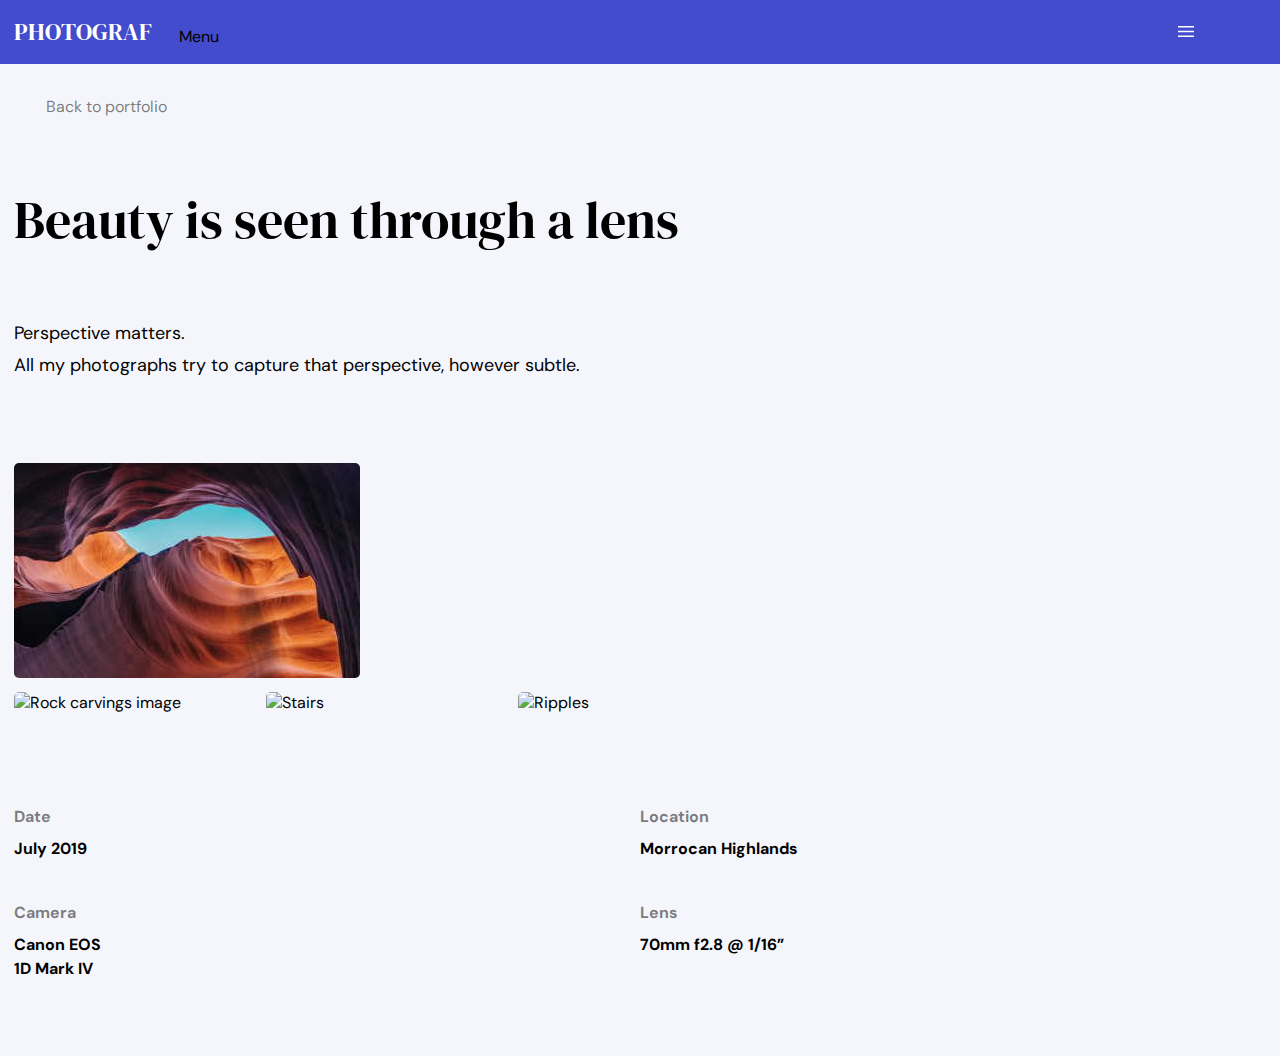
==== webroot/index.html @ 0da27063 "Trying to do the elingement of the images in the masthead" ====
<!DOCTYPE html>
<html lang="en">

<head>
  <meta charset="UTF-8">
  <meta name="viewport" content="width=device-width, initial-scale=1.0">
  <link rel="stylesheet" href="css/index.css">
  <link href="https://fonts.googleapis.com/css2?family=DM+Sans:wght@400;700&display=swap" rel="stylesheet">
  <link href="https://fonts.googleapis.com/css2?family=DM+Sans:wght@400;700&family=DM+Serif+Display&display=swap"
    rel="stylesheet">
  <title>Portfolio detail</title>
</head>

<body>
  <input type="checkbox" name="menu" id="menu">
  <header class="site_header">
    <label class="label_menu" for="menu">
      <span class="site_header--span">Menu</span>
    </label>
    <div class="container">
      <h1 class="site_header__heading">
        Photograf
      </h1>
      <nav class="site_header__navigation">
        <ul class="site_header__lists">
          <li class="site_header__list--items"> <a class="site_header__list--link" href="/about">About</a></li>
          <li class="site_header__list--items"> <a class="site_header__list--link" href="/portfolio">Portfolio</a></li>
          <li class="site_header__list--items"> <a class="site_header__list--link active" href="/blog">Blog</a></li>
          <li class="site_header__list--items"> <a class="site_header__list--link" href="/contact">Contact</a></li>
        </ul>
      </nav>
    </div>
  </header>
  <main>
    <header class="masthead">
      <div class="container">
        <p class="previous"><a href="/portfolio">Back to portfolio</a></p>
        <h2 class="masthead_heading">
          Beauty is seen through a lens
        </h2>
        <p class="masthead-description">
          Perspective matters.<br>
          All my photographs try to capture that perspective, however subtle.
        </p>
        <figure class="images_sample">
          <picture class="image_1">
            <!-- <source media="(min-width: 1170px)" srcset="./images/rock_carvings_lg.jpg">
            <source media="(min-width: 768px)" srcset="./images/rock_carvings_sm.jpg"> -->
            <img src="./images/rock_sm.jpg" alt="Rock carvings image">
          </picture>
          <picture class="image_2">
            <source media="(min-width: 1170px)" srcset="./images/rock_carvings_lg.jpg">
            <source media="(min-width: 768px)" srcset="./images/rock_carvings_md.jpg">
            <img src="./images/rock_carvings_sm.jpg" alt="Rock carvings image">
          </picture>
          <picture class="image_3">
            <source media="(min-width: 1170px)" srcset="./images/stairs_lg.jpg">
            <source media="(min-width: 768px)" srcset="./images/stairs_md.jpg">
            <img src="./images/stairs_sm.jpg" alt="Stairs">
          </picture>
          <picture class="image_4">
            <source media="(min-width: 1170px)" srcset="./images/ripples_lg.jpg">
            <source media="(min-width: 768px)" srcset="./images/ripples_md.jpg">
            <img src="./images/ripples_sm.jpg" alt="Ripples">
          </picture>
        </figure>
        <ul class="masthead_list">
          <li class="masthead_list__items">
            <h3 class="masthead_list__items--categorie">Date</h3>
            <p class="masthead_list__items--result">July 2019</p>
          </li>
          <li class="masthead_list__items">
            <h3 class="masthead_list__items--categorie">Location</h3>
            <p class="masthead_list__items--result">Morrocan Highlands</p>
          </li>
          <li class="masthead_list__items">
            <h3 class="masthead_list__items--categorie">Camera</h3>
            <p class="masthead_list__items--result">Canon EOS <br> 1D Mark IV</p>
          </li>
          <li class="masthead_list__items">
            <h3 class="masthead_list__items--categorie">Lens</h3>
            <p class="masthead_list__items--result">70mm f2.8 @ 1/16”</p>
          </li>
        </ul>
      </div>
    </header>
  </main>
</body>

</html>
---- webroot/css/index.css ----
.site_header__lists .site_header__list--items .site_header__list--link, .previous a, .masthead_list__items--result,
.masthead_list__items--categorie {
  font-family: 'DM Sans';
  font-style: normal;
  font-size: 1rem;
  line-height: 24px; }

html {
  font-family: "DM Sans", Arial, Helvetica, sans-serif; }

body {
  background-color: rgba(67, 76, 204, 0.05);
  margin: 0;
  padding: 0; }

.container {
  margin-inline-start: 14px;
  margin-inline-end: 15px; }

figure,
p {
  margin: 0;
  padding: 0; }

ul {
  list-style: none;
  margin: 0;
  padding: 0; }

body * a {
  text-decoration: none; }

.site_header__lists .site_header__list--items .site_header__list--link, .previous a, .masthead_list__items--result,
.masthead_list__items--categorie {
  font-family: 'DM Sans';
  font-style: normal;
  font-size: 1rem;
  line-height: 24px; }

.site_header {
  background-color: #434CCC;
  position: relative;
  width: 100%;
  top: 0;
  left: 0;
  right: 0;
  padding-block-start: 16px;
  padding-block-end: 16px; }

.site_header__heading {
  font-family: 'DM Serif Display';
  font-style: normal;
  font-weight: normal;
  font-size: calc(1rem + 0.5rem);
  line-height: calc(24px + 8px);
  color: #FFFFFF;
  text-transform: uppercase;
  margin: 0;
  padding: 0; }

input[type="checkbox"] {
  position: absolute;
  z-index: -1;
  top: 4%;
  left: 90%; }

.site_header--span {
  display: block;
  text-indent: -999px; }

.label_menu {
  position: absolute;
  width: 20px;
  height: 14px;
  background-image: url("../images/icon_menu.svg");
  background-repeat: no-repeat;
  background-size: 1rem;
  top: 40%;
  left: 92%; }

.site_header__navigation {
  padding: 2rem;
  background-color: lightslategray;
  position: absolute;
  z-index: 2;
  top: 0;
  left: 0;
  bottom: 100%;
  width: 200px;
  height: 100vh;
  transform: translateX(-100%);
  transition: transform 0.3s; }

body > input[type="checkbox"]:checked ~ .site_header .site_header__navigation {
  transform: translateX(0%); }

body > input[type="checkbox"]:checked ~ .site_header .label_menu {
  position: absolute;
  z-index: 2;
  top: 0;
  right: 0;
  bottom: 0;
  left: 0;
  height: 100%;
  width: 100%; }

.site_header__lists {
  display: flex;
  flex-direction: column;
  justify-content: space-between; }
  .site_header__lists .site_header__list--items + .site_header__list--items {
    padding-block-start: 1rem; }

.site_header__lists .site_header__list--items .site_header__list--link {
  font-weight: bold;
  color: #FFFFFF; }

.site_header__lists .site_header__list--items .active,
.site_header__lists .site_header__list--link:hover {
  color: black;
  opacity: 0.5; }

.site_header__lists .site_header__list--items .site_header__list--link, .previous a, .masthead_list__items--result,
.masthead_list__items--categorie {
  font-family: 'DM Sans';
  font-style: normal;
  font-size: 1rem;
  line-height: 24px; }

.masthead {
  padding-block-start: 31px;
  padding-block-end: 75px; }

.previous a {
  font-weight: normal;
  color: rgba(0, 0, 0, 0.5); }

.previous a::before {
  content: '';
  background-image: url("../images/icon_arrow_left.svg");
  background-repeat: no-repeat;
  background-position: left center;
  background-size: 1rem;
  padding-inline-start: 1rem;
  padding-inline-end: 1rem; }

.masthead_heading {
  font-family: 'DM Serif Display';
  font-style: normal;
  font-weight: normal;
  font-size: 52px;
  line-height: 64px;
  color: #000000;
  margin: 0;
  padding-block-start: 69px;
  padding-block-end: 65px; }

.masthead-description {
  font-family: 'DM Sans';
  font-style: normal;
  font-weight: normal;
  font-size: calc(1rem + 2px);
  line-height: 32px;
  color: #000000; }

.images_sample {
  padding-block-start: 82px;
  padding-block-end: 92px;
  display: grid;
  grid-template-columns: repeat(5, 1fr);
  column-gap: 9px;
  row-gap: 9px; }

picture {
  position: relative;
  display: block; }

.images_sample picture img {
  border-radius: 5px; }

.images_sample .image_1 {
  grid-column: 1 / 6; }

.masthead_list {
  display: grid;
  grid-template-columns: repeat(2, 1fr);
  row-gap: 40px; }

.masthead_list__items--result,
.masthead_list__items--categorie {
  font-weight: bold; }

.masthead_list__items--categorie {
  color: rgba(0, 0, 0, 0.5);
  margin: 0;
  padding-block-end: 8px; }

.masthead_list__items--result {
  color: #000000; }
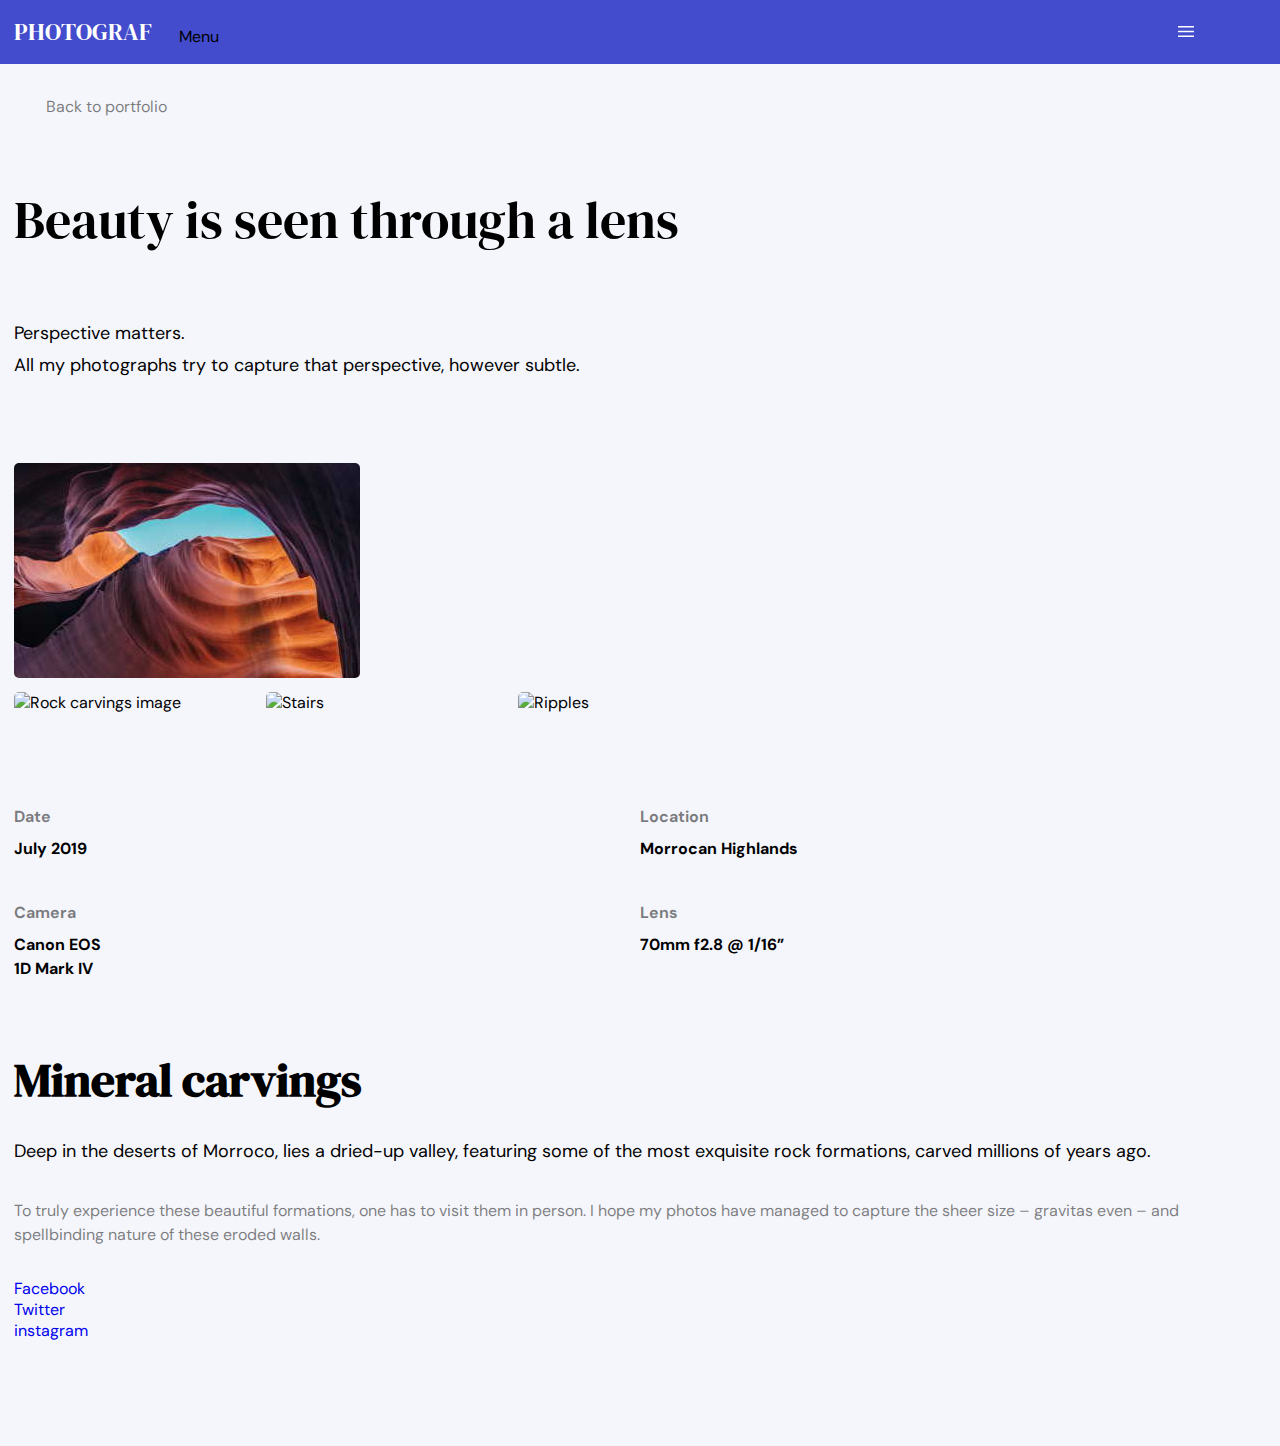
==== commit 78e457c4: "Starting the more information section by putting some paddings around the texts and giving the texts" ====
--- a/webroot/index.html
+++ b/webroot/index.html
@@ -38,7 +38,7 @@
         <h2 class="masthead_heading">
           Beauty is seen through a lens
         </h2>
-        <p class="masthead-description">
+        <p class="masthead-description description">
           Perspective matters.<br>
           All my photographs try to capture that perspective, however subtle.
         </p>
@@ -84,6 +84,20 @@
         </ul>
       </div>
     </header>
+    <article class="information">
+      <div class="container">
+        <header class="information_header">
+          <h3 class="information_heading">Mineral carvings</h3>
+        </header>
+        <p class="information_description description">Deep in the deserts of Morroco, lies a dried-up valley, featuring some of the most exquisite rock formations, carved millions of years ago.</p>
+        <p class="information_recommendation">To truly experience these beautiful formations, one has to visit them in person. I hope my photos have managed to capture the sheer size – gravitas even – and spellbinding nature of these eroded walls.</p>
+        <ul>
+          <li><a href="/facebook">Facebook</a></li>
+          <li><a href="/twitter">Twitter</a></li>
+          <li><a href="/instagram">instagram</a></li>
+        </ul>
+      </div>
+    </article>
   </main>
 </body>
 
--- a/webroot/css/index.css
+++ b/webroot/css/index.css
@@ -1,9 +1,17 @@
 .site_header__lists .site_header__list--items .site_header__list--link, .previous a, .masthead_list__items--result,
-.masthead_list__items--categorie {
-  font-family: 'DM Sans';
-  font-style: normal;
-  font-size: 1rem;
-  line-height: 24px; }
+.masthead_list__items--categorie, .information_recommendation {
+  font-family: 'DM Sans';
+  font-style: normal;
+  font-size: 1rem;
+  line-height: 24px; }
+
+.masthead-description, .information_description {
+  font-family: 'DM Sans';
+  font-style: normal;
+  font-weight: normal;
+  font-size: calc(1rem + 2px);
+  line-height: 32px;
+  color: #000000; }
 
 html {
   font-family: "DM Sans", Arial, Helvetica, sans-serif; }
@@ -31,11 +39,19 @@
   text-decoration: none; }
 
 .site_header__lists .site_header__list--items .site_header__list--link, .previous a, .masthead_list__items--result,
-.masthead_list__items--categorie {
-  font-family: 'DM Sans';
-  font-style: normal;
-  font-size: 1rem;
-  line-height: 24px; }
+.masthead_list__items--categorie, .information_recommendation {
+  font-family: 'DM Sans';
+  font-style: normal;
+  font-size: 1rem;
+  line-height: 24px; }
+
+.masthead-description, .information_description {
+  font-family: 'DM Sans';
+  font-style: normal;
+  font-weight: normal;
+  font-size: calc(1rem + 2px);
+  line-height: 32px;
+  color: #000000; }
 
 .site_header {
   background-color: #434CCC;
@@ -121,11 +137,19 @@
   opacity: 0.5; }
 
 .site_header__lists .site_header__list--items .site_header__list--link, .previous a, .masthead_list__items--result,
-.masthead_list__items--categorie {
-  font-family: 'DM Sans';
-  font-style: normal;
-  font-size: 1rem;
-  line-height: 24px; }
+.masthead_list__items--categorie, .information_recommendation {
+  font-family: 'DM Sans';
+  font-style: normal;
+  font-size: 1rem;
+  line-height: 24px; }
+
+.masthead-description, .information_description {
+  font-family: 'DM Sans';
+  font-style: normal;
+  font-weight: normal;
+  font-size: calc(1rem + 2px);
+  line-height: 32px;
+  color: #000000; }
 
 .masthead {
   padding-block-start: 31px;
@@ -155,14 +179,6 @@
   padding-block-start: 69px;
   padding-block-end: 65px; }
 
-.masthead-description {
-  font-family: 'DM Sans';
-  font-style: normal;
-  font-weight: normal;
-  font-size: calc(1rem + 2px);
-  line-height: 32px;
-  color: #000000; }
-
 .images_sample {
   padding-block-start: 82px;
   padding-block-end: 92px;
@@ -197,3 +213,39 @@
 
 .masthead_list__items--result {
   color: #000000; }
+
+.site_header__lists .site_header__list--items .site_header__list--link, .previous a, .masthead_list__items--result,
+.masthead_list__items--categorie, .information_recommendation {
+  font-family: 'DM Sans';
+  font-style: normal;
+  font-size: 1rem;
+  line-height: 24px; }
+
+.masthead-description, .information_description {
+  font-family: 'DM Sans';
+  font-style: normal;
+  font-weight: normal;
+  font-size: calc(1rem + 2px);
+  line-height: 32px;
+  color: #000000; }
+
+.information {
+  padding-block-end: 105px; }
+
+.information_header {
+  font-family: 'DM Serif Display';
+  font-style: normal;
+  font-weight: normal;
+  font-size: 40px;
+  line-height: 48px;
+  color: #000000; }
+
+.information_heading {
+  margin: 0;
+  padding-block-end: 31px; }
+
+.information_recommendation {
+  font-weight: normal;
+  color: rgba(0, 0, 0, 0.5);
+  padding-block-start: 32px;
+  padding-block-end: 31px; }
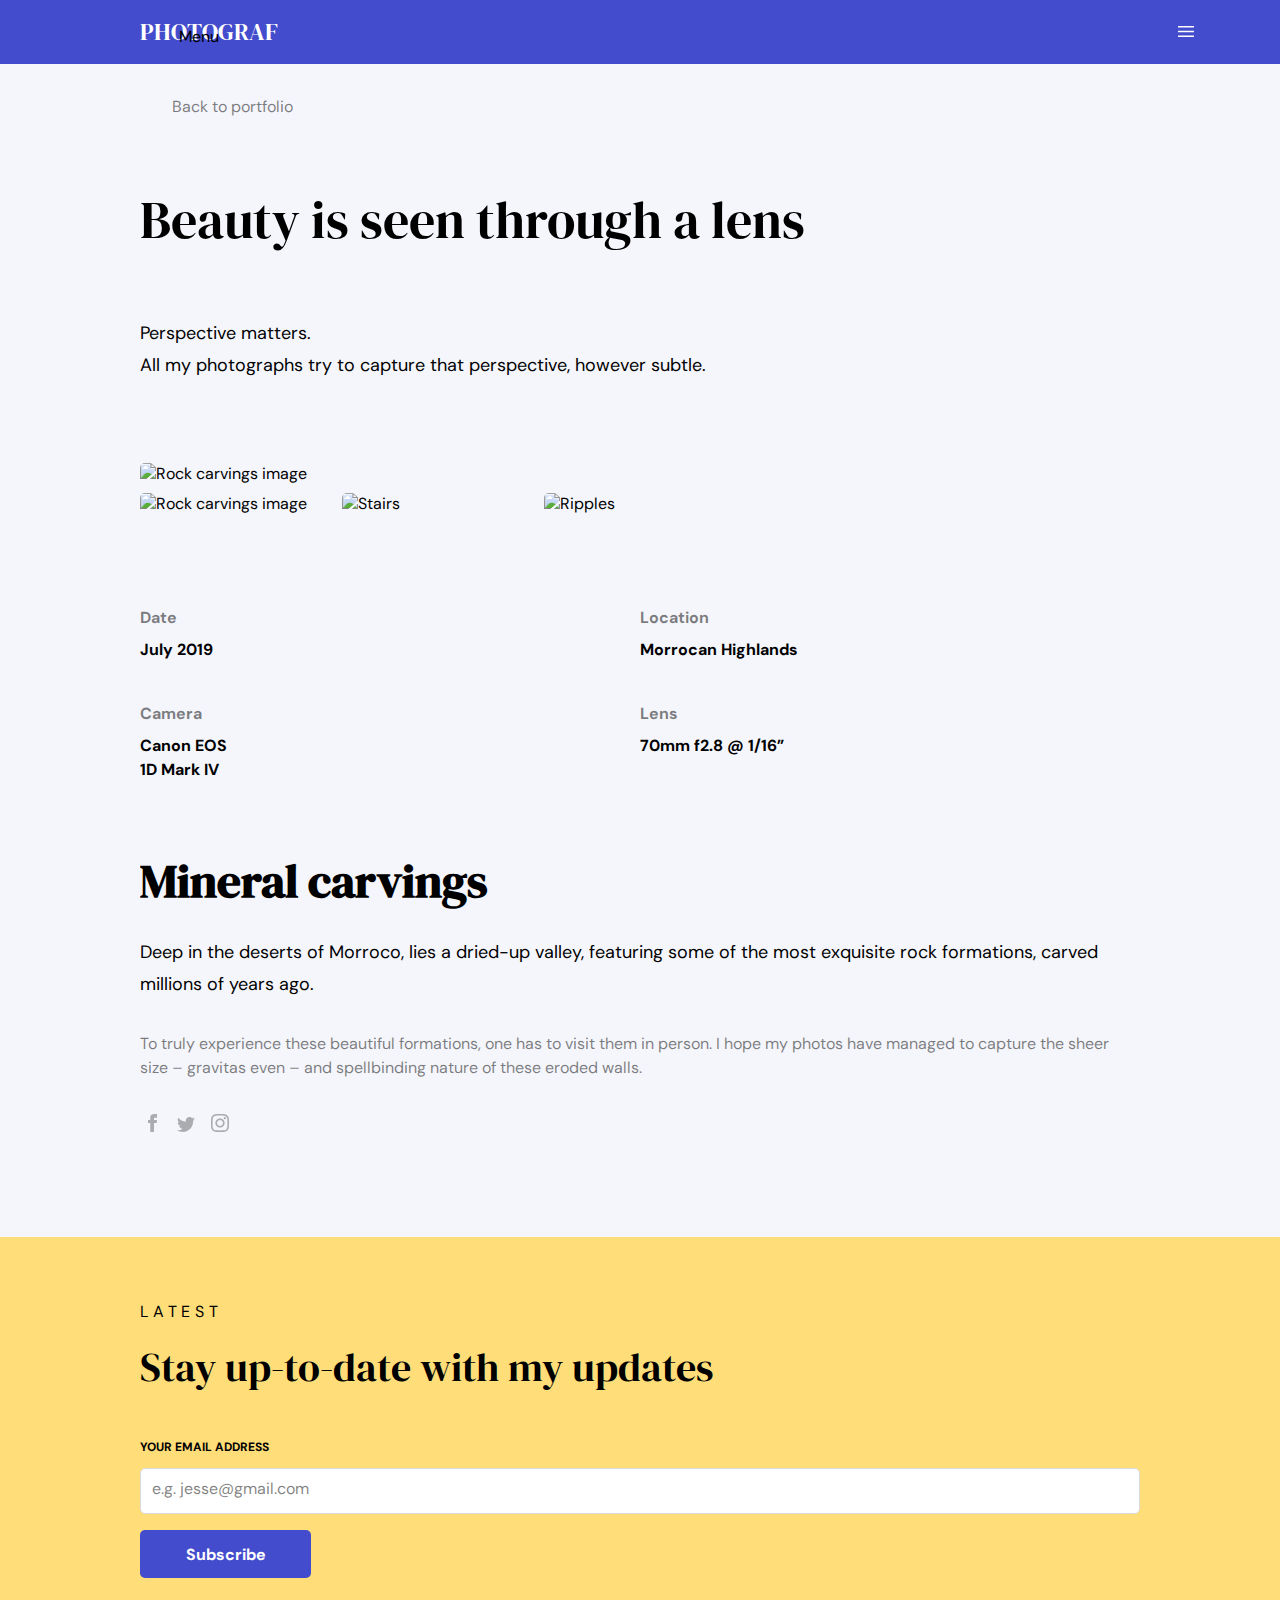
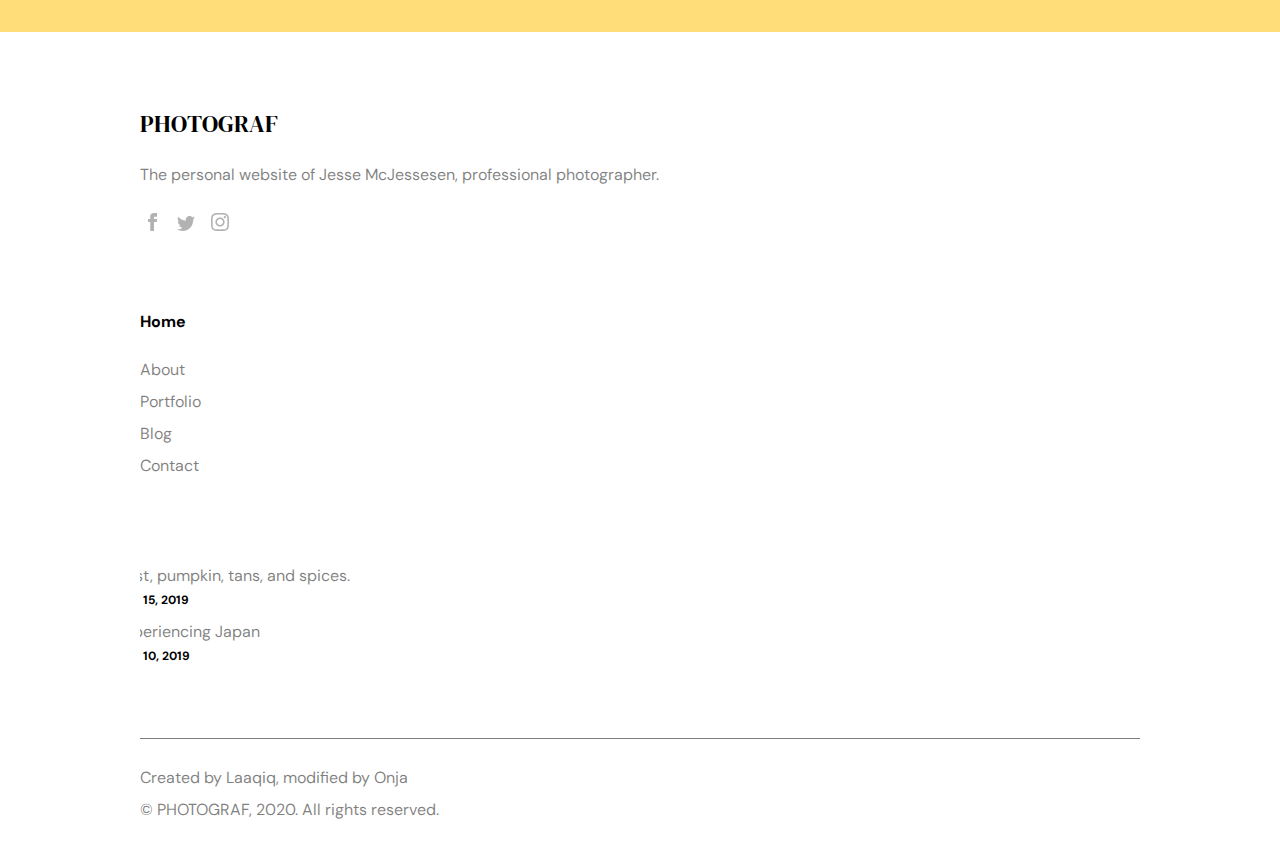
==== commit e0dfccda: "Fixing the alignment and padding of the footer" ====
--- a/webroot/index.html
+++ b/webroot/index.html
@@ -44,8 +44,8 @@
         </p>
         <figure class="images_sample">
           <picture class="image_1">
-            <!-- <source media="(min-width: 1170px)" srcset="./images/rock_carvings_lg.jpg">
-            <source media="(min-width: 768px)" srcset="./images/rock_carvings_sm.jpg"> -->
+            <source media="(min-width: 1170px)" srcset="./images/rock_carvings_lg.jpg">
+            <source media="(min-width: 768px)" srcset="./images/rock_carvings_sm.jpg">
             <img src="./images/rock_sm.jpg" alt="Rock carvings image">
           </picture>
           <picture class="image_2">
@@ -89,16 +89,88 @@
         <header class="information_header">
           <h3 class="information_heading">Mineral carvings</h3>
         </header>
-        <p class="information_description description">Deep in the deserts of Morroco, lies a dried-up valley, featuring some of the most exquisite rock formations, carved millions of years ago.</p>
-        <p class="information_recommendation">To truly experience these beautiful formations, one has to visit them in person. I hope my photos have managed to capture the sheer size – gravitas even – and spellbinding nature of these eroded walls.</p>
-        <ul>
-          <li><a href="/facebook">Facebook</a></li>
-          <li><a href="/twitter">Twitter</a></li>
-          <li><a href="/instagram">instagram</a></li>
+        <p class="information_description description">Deep in the deserts of Morroco, lies a dried-up valley, featuring
+          some of the most exquisite rock formations, carved millions of years ago.</p>
+        <p class="information_recommendation">To truly experience these beautiful formations, one has to visit them in
+          person. I hope my photos have managed to capture the sheer size – gravitas even – and spellbinding nature of
+          these eroded walls.</p>
+        <ul class="social_links">
+          <li><a class="icon icon_facebook" href="/facebook">Facebook</a></li>
+          <li><a class="icon icon_twitter" href="/twitter">Twitter</a></li>
+          <li><a class="icon icon_instagram" href="/instagram">instagram</a></li>
         </ul>
       </div>
     </article>
+    <article class="updates">
+      <div class="container">
+        <p class="updates_categorie">Latest</p>
+        <header class="upadates_header">
+          <h3 class="updates_heading">Stay up-to-date with my updates</h3>
+        </header>
+        <form class="form_subscribe" action="/subscribe" mehtod="POST">
+          <div class="form_row">
+            <label for="subscribe_email" class="updates_label">Your email address</label>
+            <div class="form_field">
+              <input type="email" name="email" id="subscribe_email" placeholder="e.g. jesse@gmail.com" required>
+            </div>
+          </div>
+          <div class="form_row form_actions">
+            <button class="updates_submit" type="submit">Subscribe</button>
+          </div>
+        </form>
+      </div>
+    </article>
   </main>
+  <footer class="footer">
+    <div class="container">
+      <div class="footer_personal__info">
+        <h3 class="footer_heading">Photograf</h3>
+        <p class="footer_presentation">The personal website of Jesse McJessesen, professional photographer.</p>
+        <ul class="social_links">
+          <li><a class="icon icon_facebook" href="/facebook">Facebook</a></li>
+          <li><a class="icon icon_twitter" href="/twitter">Twitter</a></li>
+          <li><a class="icon icon_instagram" href="/instagram">instagram</a></li>
+        </ul>
+      </div>
+      <div>
+        <ul class="footer__lists">
+          <li class="footer_list--items footer_list--items-active"><a class="active" href="/home">Home</a></li>
+          <li class="footer__list--items"> <a class="footer__list--link" href="/about">About</a></li>
+          <li class="footer__list--items"> <a class="footer__list--link" href="/portfolio">Portfolio</a></li>
+          <li class="footer__list--items"> <a class="footer__list--link" href="/blog">Blog</a></li>
+          <li class="footer__list--items"> <a class="footer__list--link" href="/contact">Contact</a></li>
+        </ul>
+      </div>
+      <div class="footer_images__container">
+        <ul class="footer_images__lists">
+          <li class="footer_woman__images">
+            <picture>
+              <source media="(min-width: 1000px)" srcset="./images/woman_sm.jpg">
+              <img src="./images/woman_xs.jpg" alt="">
+            </picture>
+            <div>
+              <p class="image_name">Rust, pumpkin, tans, and spices.</p>
+              <p class="image_date">July 15, 2019</p>
+            </div>
+          </li>
+          <li class="footer_passage__images">
+            <picture>
+              <source media="(min-width: 1000px)" srcset="./images/passage_sm.jpg">
+              <img src="./images/passage_xs.jpg" alt="">
+            </picture>
+            <div>
+              <p class="image_name">Experiencing Japan</p>
+              <p class="image_date">July 10, 2019</p>
+            </div>
+          </li>
+        </ul>
+      </div>
+      <div class="footer_creater">
+        <p class="footer_creater_modifier">Created by Laaqiq, modified by Onja</p>
+        <p class="footer_creater_copyright">© PHOTOGRAF, 2020. All rights reserved.</p>
+      </div>
+    </div>
+  </footer>
 </body>
 
 </html>--- a/webroot/css/index.css
+++ b/webroot/css/index.css
@@ -1,5 +1,18 @@
+.footer_heading {
+  font-family: 'DM Serif Display';
+  font-style: normal;
+  font-weight: normal;
+  font-size: 24px;
+  line-height: 32px;
+  text-transform: uppercase;
+  margin: 0; }
+
 .site_header__lists .site_header__list--items .site_header__list--link, .previous a, .masthead_list__items--result,
-.masthead_list__items--categorie, .information_recommendation {
+.masthead_list__items--categorie, .information_recommendation, .updates_categorie, .updates_submit, #subscribe_email::placeholder, .footer_presentation,
+.footer__list--link,
+.image_name,
+.footer_creater_modifier,
+.footer_creater_copyright, .active {
   font-family: 'DM Sans';
   font-style: normal;
   font-size: 1rem;
@@ -12,6 +25,15 @@
   font-size: calc(1rem + 2px);
   line-height: 32px;
   color: #000000; }
+
+.information_header, .updates_heading {
+  font-family: 'DM Serif Display';
+  font-style: normal;
+  font-weight: normal;
+  font-size: 40px;
+  line-height: 48px;
+  color: #000000;
+  margin: 0; }
 
 html {
   font-family: "DM Sans", Arial, Helvetica, sans-serif; }
@@ -38,8 +60,28 @@
 body * a {
   text-decoration: none; }
 
+@media (min-width: 1100px) {
+  .container {
+    margin-inline-end: auto;
+    margin-inline-start: auto;
+    max-width: 1000px;
+    overflow: hidden; } }
+
+.footer_heading {
+  font-family: 'DM Serif Display';
+  font-style: normal;
+  font-weight: normal;
+  font-size: 24px;
+  line-height: 32px;
+  text-transform: uppercase;
+  margin: 0; }
+
 .site_header__lists .site_header__list--items .site_header__list--link, .previous a, .masthead_list__items--result,
-.masthead_list__items--categorie, .information_recommendation {
+.masthead_list__items--categorie, .information_recommendation, .updates_categorie, .updates_submit, #subscribe_email::placeholder, .footer_presentation,
+.footer__list--link,
+.image_name,
+.footer_creater_modifier,
+.footer_creater_copyright, .active {
   font-family: 'DM Sans';
   font-style: normal;
   font-size: 1rem;
@@ -52,6 +94,15 @@
   font-size: calc(1rem + 2px);
   line-height: 32px;
   color: #000000; }
+
+.information_header, .updates_heading {
+  font-family: 'DM Serif Display';
+  font-style: normal;
+  font-weight: normal;
+  font-size: 40px;
+  line-height: 48px;
+  color: #000000;
+  margin: 0; }
 
 .site_header {
   background-color: #434CCC;
@@ -136,8 +187,21 @@
   color: black;
   opacity: 0.5; }
 
+.footer_heading {
+  font-family: 'DM Serif Display';
+  font-style: normal;
+  font-weight: normal;
+  font-size: 24px;
+  line-height: 32px;
+  text-transform: uppercase;
+  margin: 0; }
+
 .site_header__lists .site_header__list--items .site_header__list--link, .previous a, .masthead_list__items--result,
-.masthead_list__items--categorie, .information_recommendation {
+.masthead_list__items--categorie, .information_recommendation, .updates_categorie, .updates_submit, #subscribe_email::placeholder, .footer_presentation,
+.footer__list--link,
+.image_name,
+.footer_creater_modifier,
+.footer_creater_copyright, .active {
   font-family: 'DM Sans';
   font-style: normal;
   font-size: 1rem;
@@ -150,6 +214,15 @@
   font-size: calc(1rem + 2px);
   line-height: 32px;
   color: #000000; }
+
+.information_header, .updates_heading {
+  font-family: 'DM Serif Display';
+  font-style: normal;
+  font-weight: normal;
+  font-size: 40px;
+  line-height: 48px;
+  color: #000000;
+  margin: 0; }
 
 .masthead {
   padding-block-start: 31px;
@@ -214,8 +287,21 @@
 .masthead_list__items--result {
   color: #000000; }
 
+.footer_heading {
+  font-family: 'DM Serif Display';
+  font-style: normal;
+  font-weight: normal;
+  font-size: 24px;
+  line-height: 32px;
+  text-transform: uppercase;
+  margin: 0; }
+
 .site_header__lists .site_header__list--items .site_header__list--link, .previous a, .masthead_list__items--result,
-.masthead_list__items--categorie, .information_recommendation {
+.masthead_list__items--categorie, .information_recommendation, .updates_categorie, .updates_submit, #subscribe_email::placeholder, .footer_presentation,
+.footer__list--link,
+.image_name,
+.footer_creater_modifier,
+.footer_creater_copyright, .active {
   font-family: 'DM Sans';
   font-style: normal;
   font-size: 1rem;
@@ -228,17 +314,18 @@
   font-size: calc(1rem + 2px);
   line-height: 32px;
   color: #000000; }
+
+.information_header, .updates_heading {
+  font-family: 'DM Serif Display';
+  font-style: normal;
+  font-weight: normal;
+  font-size: 40px;
+  line-height: 48px;
+  color: #000000;
+  margin: 0; }
 
 .information {
   padding-block-end: 105px; }
-
-.information_header {
-  font-family: 'DM Serif Display';
-  font-style: normal;
-  font-weight: normal;
-  font-size: 40px;
-  line-height: 48px;
-  color: #000000; }
 
 .information_heading {
   margin: 0;
@@ -249,3 +336,211 @@
   color: rgba(0, 0, 0, 0.5);
   padding-block-start: 32px;
   padding-block-end: 31px; }
+
+.social_links {
+  display: flex;
+  flex-direction: row; }
+
+.icon {
+  background-repeat: no-repeat;
+  background-position: bottom center;
+  width: 1.5rem;
+  display: block;
+  text-indent: -999px;
+  margin-inline-end: 10px; }
+
+.icon_facebook {
+  background-image: url("../images/icon_facebook.svg"); }
+
+.icon_twitter {
+  background-image: url("../images/icon_twitter.svg"); }
+
+.icon_instagram {
+  background-image: url("../images/icon_instagram.svg"); }
+
+.footer_heading {
+  font-family: 'DM Serif Display';
+  font-style: normal;
+  font-weight: normal;
+  font-size: 24px;
+  line-height: 32px;
+  text-transform: uppercase;
+  margin: 0; }
+
+.site_header__lists .site_header__list--items .site_header__list--link, .previous a, .masthead_list__items--result,
+.masthead_list__items--categorie, .information_recommendation, .updates_categorie, .updates_submit, #subscribe_email::placeholder, .footer_presentation,
+.footer__list--link,
+.image_name,
+.footer_creater_modifier,
+.footer_creater_copyright, .active {
+  font-family: 'DM Sans';
+  font-style: normal;
+  font-size: 1rem;
+  line-height: 24px; }
+
+.masthead-description, .information_description {
+  font-family: 'DM Sans';
+  font-style: normal;
+  font-weight: normal;
+  font-size: calc(1rem + 2px);
+  line-height: 32px;
+  color: #000000; }
+
+.information_header, .updates_heading {
+  font-family: 'DM Serif Display';
+  font-style: normal;
+  font-weight: normal;
+  font-size: 40px;
+  line-height: 48px;
+  color: #000000;
+  margin: 0; }
+
+.updates {
+  background-color: #FFDD78;
+  padding-block-start: 63px;
+  padding-block-end: 54px; }
+
+.updates_categorie {
+  letter-spacing: 0.3em;
+  text-transform: uppercase; }
+
+.updates_heading {
+  padding-top: 19px;
+  padding-bottom: 44px; }
+
+.updates_label {
+  font-family: 'DM Sans';
+  font-style: normal;
+  font-weight: bold;
+  font-size: 12px;
+  line-height: 16px;
+  text-transform: uppercase;
+  color: #000000; }
+
+.updates_submit {
+  background: #434CCC;
+  border-radius: 5px;
+  font-weight: bold;
+  text-align: center;
+  color: #FFFFFF;
+  border: none;
+  padding: 13px 45.5px 11px 45.5px; }
+
+#subscribe_email {
+  background: #FFFFFF;
+  border: 1px solid #DADADA;
+  box-sizing: border-box;
+  border-radius: 5px;
+  width: 100%;
+  margin-top: 12px;
+  margin-bottom: 16px;
+  padding: 13px 11px 16px; }
+
+#subscribe_email::placeholder {
+  color: rgba(0, 0, 0, 0.5); }
+
+.footer_heading {
+  font-family: 'DM Serif Display';
+  font-style: normal;
+  font-weight: normal;
+  font-size: 24px;
+  line-height: 32px;
+  text-transform: uppercase;
+  margin: 0; }
+
+.site_header__lists .site_header__list--items .site_header__list--link, .previous a, .masthead_list__items--result,
+.masthead_list__items--categorie, .information_recommendation, .updates_categorie, .updates_submit, #subscribe_email::placeholder, .footer_presentation,
+.footer__list--link,
+.image_name,
+.footer_creater_modifier,
+.footer_creater_copyright, .active {
+  font-family: 'DM Sans';
+  font-style: normal;
+  font-size: 1rem;
+  line-height: 24px; }
+
+.masthead-description, .information_description {
+  font-family: 'DM Sans';
+  font-style: normal;
+  font-weight: normal;
+  font-size: calc(1rem + 2px);
+  line-height: 32px;
+  color: #000000; }
+
+.information_header, .updates_heading {
+  font-family: 'DM Serif Display';
+  font-style: normal;
+  font-weight: normal;
+  font-size: 40px;
+  line-height: 48px;
+  color: #000000;
+  margin: 0; }
+
+.footer {
+  background-color: #FFFFFF; }
+
+.footer_heading {
+  color: #000000; }
+
+.footer_presentation,
+.footer__list--link,
+.image_name,
+.footer_creater_modifier,
+.footer_creater_copyright {
+  font-weight: normal;
+  color: rgba(0, 0, 0, 0.5); }
+
+.active {
+  font-weight: bold;
+  color: #000000; }
+
+.footer__list--link:hover {
+  color: #000000;
+  font-weight: bold; }
+
+.footer_list--items-active {
+  padding-bottom: 16px; }
+
+.footer__lists li + li {
+  padding-top: 8px; }
+
+.image_date {
+  font-family: 'DM Sans';
+  font-style: normal;
+  font-weight: bold;
+  font-size: 12px;
+  color: #000000;
+  line-height: 24px; }
+
+.footer_presentation {
+  padding-top: 23px;
+  padding-bottom: 23px; }
+
+.footer_personal__info {
+  padding-top: 76px;
+  padding-bottom: 79px; }
+
+.footer_images__container {
+  padding-top: 78px;
+  padding-bottom: 70px; }
+
+.footer_woman__images,
+.footer_passage__images {
+  display: flex;
+  flex-direction: row; }
+  .footer_woman__images picture img,
+  .footer_passage__images picture img {
+    border-radius: 10px;
+    transform: scale(0.7); }
+
+.footer_images__lists {
+  margin-inline-start: -1.5rem; }
+  .footer_images__lists div {
+    margin-block-start: 0.5rem; }
+
+.footer_creater {
+  border-top: 1px solid rgba(0, 0, 0, 0.5);
+  padding-top: 27px;
+  padding-bottom: 29px; }
+  .footer_creater p + p {
+    padding-top: 8px; }
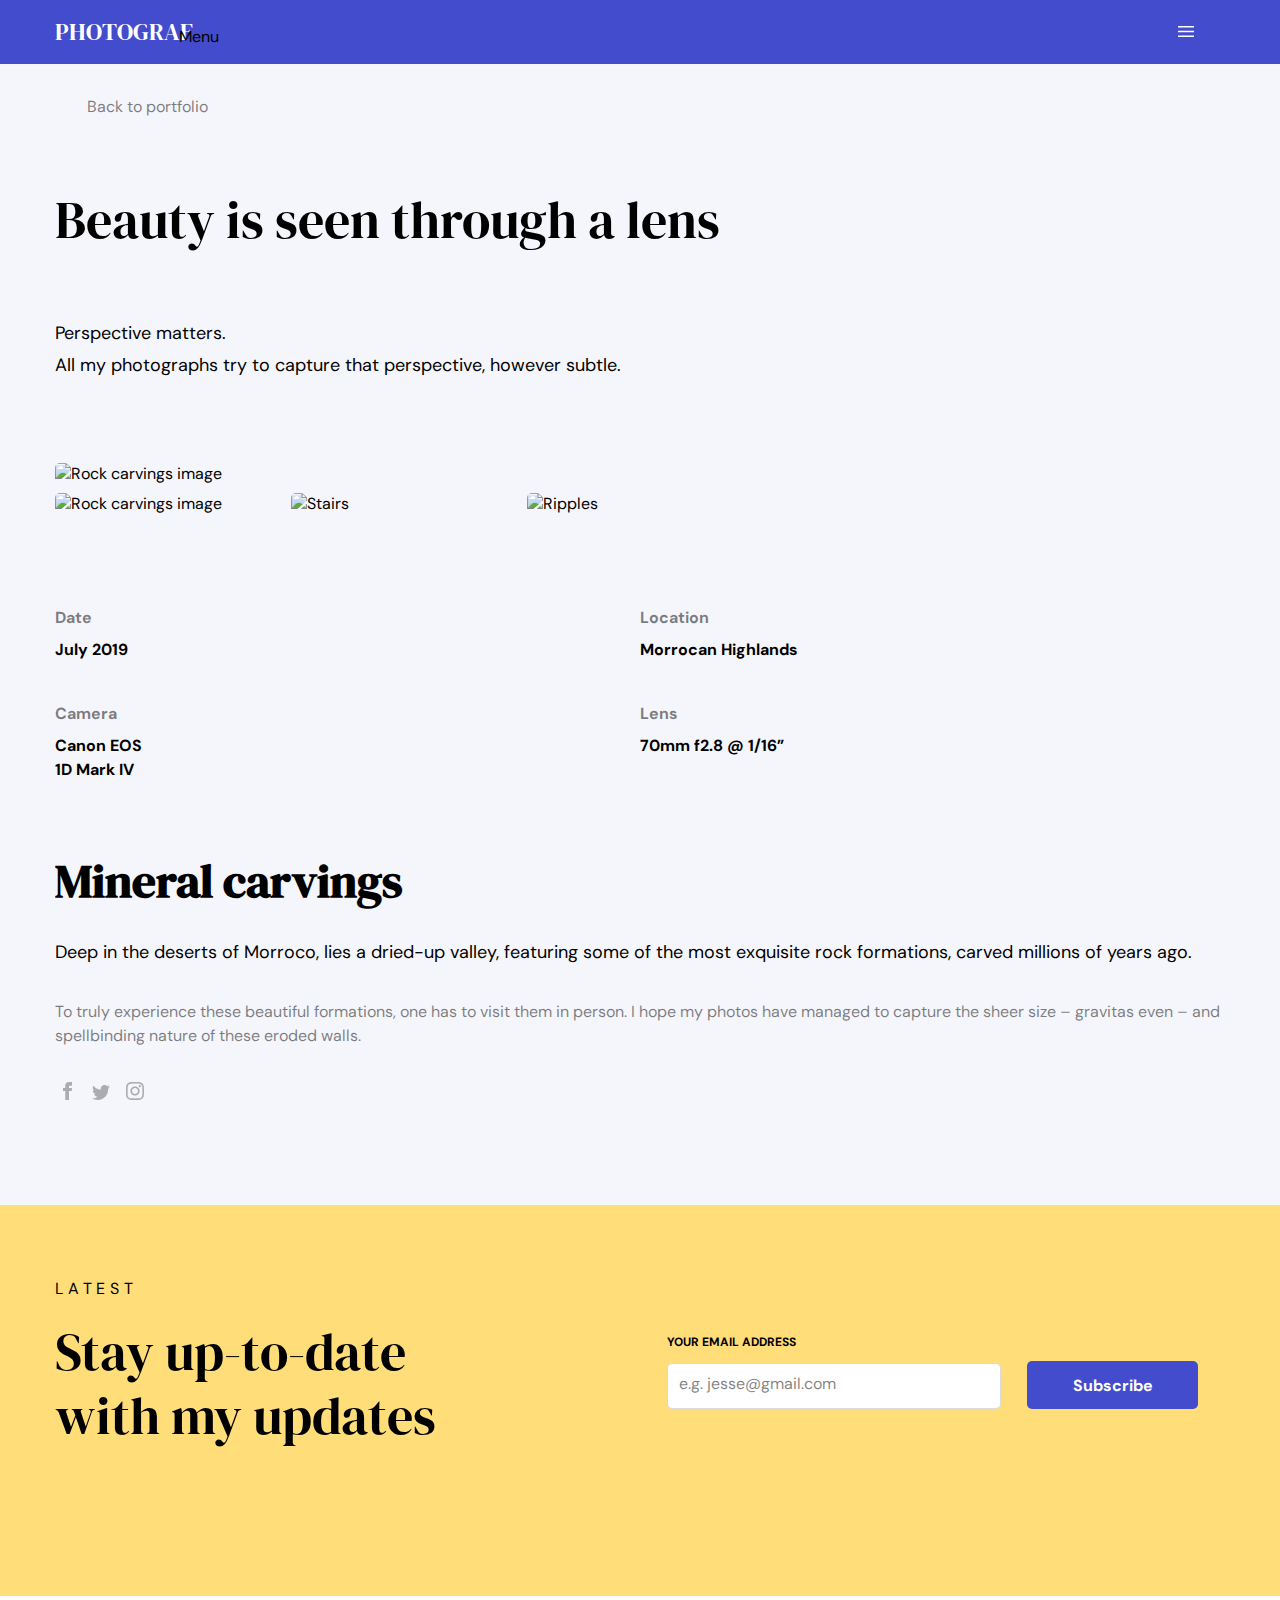
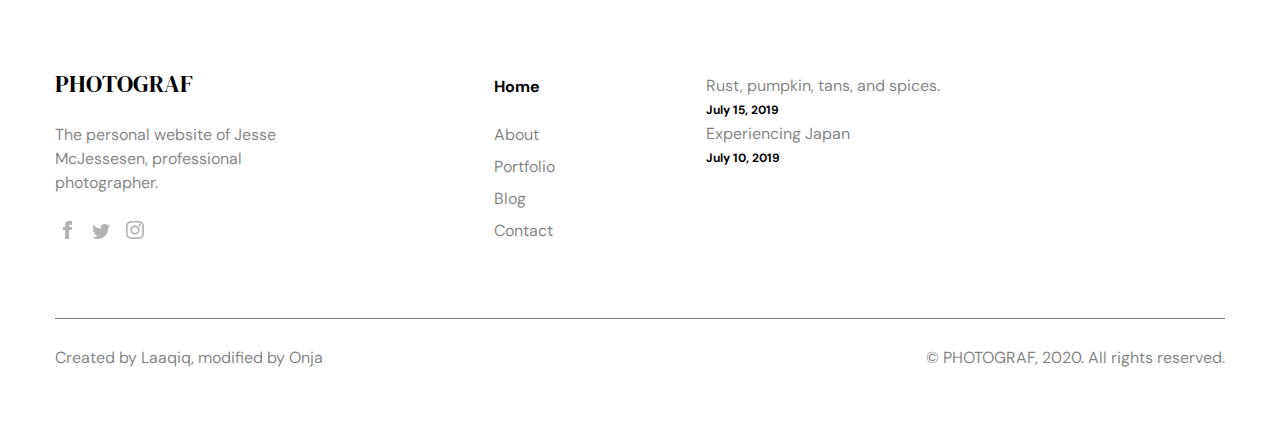
==== commit 6c4f9060: "Fixing the desktop alignment of the updates section" ====
--- a/webroot/index.html
+++ b/webroot/index.html
@@ -102,19 +102,19 @@
       </div>
     </article>
     <article class="updates">
-      <div class="container">
-        <p class="updates_categorie">Latest</p>
-        <header class="upadates_header">
-          <h3 class="updates_heading">Stay up-to-date with my updates</h3>
-        </header>
+      <div class="container updates_container">
+        <div class="header_container">
+          <p class="updates_categorie">Latest</p>
+          <header class="upadates_header">
+            <h3 class="updates_heading">Stay up-to-date with my updates</h3>
+          </header>
+        </div>
         <form class="form_subscribe" action="/subscribe" mehtod="POST">
           <div class="form_row">
             <label for="subscribe_email" class="updates_label">Your email address</label>
-            <div class="form_field">
-              <input type="email" name="email" id="subscribe_email" placeholder="e.g. jesse@gmail.com" required>
-            </div>
+            <input type="email" name="email" id="subscribe_email" placeholder="e.g. jesse@gmail.com" required>
           </div>
-          <div class="form_row form_actions">
+          <div class="form_actions">
             <button class="updates_submit" type="submit">Subscribe</button>
           </div>
         </form>
@@ -123,47 +123,49 @@
   </main>
   <footer class="footer">
     <div class="container">
-      <div class="footer_personal__info">
-        <h3 class="footer_heading">Photograf</h3>
-        <p class="footer_presentation">The personal website of Jesse McJessesen, professional photographer.</p>
-        <ul class="social_links">
-          <li><a class="icon icon_facebook" href="/facebook">Facebook</a></li>
-          <li><a class="icon icon_twitter" href="/twitter">Twitter</a></li>
-          <li><a class="icon icon_instagram" href="/instagram">instagram</a></li>
-        </ul>
-      </div>
-      <div>
-        <ul class="footer__lists">
-          <li class="footer_list--items footer_list--items-active"><a class="active" href="/home">Home</a></li>
-          <li class="footer__list--items"> <a class="footer__list--link" href="/about">About</a></li>
-          <li class="footer__list--items"> <a class="footer__list--link" href="/portfolio">Portfolio</a></li>
-          <li class="footer__list--items"> <a class="footer__list--link" href="/blog">Blog</a></li>
-          <li class="footer__list--items"> <a class="footer__list--link" href="/contact">Contact</a></li>
-        </ul>
-      </div>
-      <div class="footer_images__container">
-        <ul class="footer_images__lists">
-          <li class="footer_woman__images">
-            <picture>
-              <source media="(min-width: 1000px)" srcset="./images/woman_sm.jpg">
-              <img src="./images/woman_xs.jpg" alt="">
-            </picture>
-            <div>
-              <p class="image_name">Rust, pumpkin, tans, and spices.</p>
-              <p class="image_date">July 15, 2019</p>
-            </div>
-          </li>
-          <li class="footer_passage__images">
-            <picture>
-              <source media="(min-width: 1000px)" srcset="./images/passage_sm.jpg">
-              <img src="./images/passage_xs.jpg" alt="">
-            </picture>
-            <div>
-              <p class="image_name">Experiencing Japan</p>
-              <p class="image_date">July 10, 2019</p>
-            </div>
-          </li>
-        </ul>
+      <div class="footer_container">
+        <div class="footer_personal__info">
+          <h3 class="footer_heading">Photograf</h3>
+          <p class="footer_presentation">The personal website of Jesse McJessesen, professional photographer.</p>
+          <ul class="social_links">
+            <li><a class="icon icon_facebook" href="/facebook">Facebook</a></li>
+            <li><a class="icon icon_twitter" href="/twitter">Twitter</a></li>
+            <li><a class="icon icon_instagram" href="/instagram">instagram</a></li>
+          </ul>
+        </div>
+        <div class="footer_lists__container">
+          <ul class="footer__lists">
+            <li class="footer_list--items footer_list--items-active"><a class="active" href="/home">Home</a></li>
+            <li class="footer__list--items"> <a class="footer__list--link" href="/about">About</a></li>
+            <li class="footer__list--items"> <a class="footer__list--link" href="/portfolio">Portfolio</a></li>
+            <li class="footer__list--items"> <a class="footer__list--link" href="/blog">Blog</a></li>
+            <li class="footer__list--items"> <a class="footer__list--link" href="/contact">Contact</a></li>
+          </ul>
+        </div>
+        <div class="footer_images__container">
+          <ul class="footer_images__lists">
+            <li class="footer_woman__images">
+              <picture>
+                <source media="(min-width: 1000px)" srcset="./images/woman_sm.jpg">
+                <img src="./images/woman_xs.jpg" alt="">
+              </picture>
+              <div>
+                <p class="image_name">Rust, pumpkin, tans, and spices.</p>
+                <p class="image_date">July 15, 2019</p>
+              </div>
+            </li>
+            <li class="footer_passage__images">
+              <picture>
+                <source media="(min-width: 1000px)" srcset="./images/passage_sm.jpg">
+                <img src="./images/passage_xs.jpg" alt="">
+              </picture>
+              <div>
+                <p class="image_name">Experiencing Japan</p>
+                <p class="image_date">July 10, 2019</p>
+              </div>
+            </li>
+          </ul>
+        </div>
       </div>
       <div class="footer_creater">
         <p class="footer_creater_modifier">Created by Laaqiq, modified by Onja</p>
--- a/webroot/css/index.css
+++ b/webroot/css/index.css
@@ -26,7 +26,7 @@
   line-height: 32px;
   color: #000000; }
 
-.information_header, .updates_heading {
+.information_header {
   font-family: 'DM Serif Display';
   font-style: normal;
   font-weight: normal;
@@ -60,11 +60,11 @@
 body * a {
   text-decoration: none; }
 
-@media (min-width: 1100px) {
+@media (min-width: 1200px) {
   .container {
     margin-inline-end: auto;
     margin-inline-start: auto;
-    max-width: 1000px;
+    max-width: 1170px;
     overflow: hidden; } }
 
 .footer_heading {
@@ -95,7 +95,7 @@
   line-height: 32px;
   color: #000000; }
 
-.information_header, .updates_heading {
+.information_header {
   font-family: 'DM Serif Display';
   font-style: normal;
   font-weight: normal;
@@ -215,7 +215,7 @@
   line-height: 32px;
   color: #000000; }
 
-.information_header, .updates_heading {
+.information_header {
   font-family: 'DM Serif Display';
   font-style: normal;
   font-weight: normal;
@@ -315,7 +315,7 @@
   line-height: 32px;
   color: #000000; }
 
-.information_header, .updates_heading {
+.information_header {
   font-family: 'DM Serif Display';
   font-style: normal;
   font-weight: normal;
@@ -386,7 +386,7 @@
   line-height: 32px;
   color: #000000; }
 
-.information_header, .updates_heading {
+.information_header {
   font-family: 'DM Serif Display';
   font-style: normal;
   font-weight: normal;
@@ -405,6 +405,13 @@
   text-transform: uppercase; }
 
 .updates_heading {
+  font-family: 'DM Serif Display';
+  font-style: normal;
+  font-weight: normal;
+  font-size: 40px;
+  line-height: 48px;
+  color: #000000;
+  margin: 0;
   padding-top: 19px;
   padding-bottom: 44px; }
 
@@ -439,6 +446,32 @@
 #subscribe_email::placeholder {
   color: rgba(0, 0, 0, 0.5); }
 
+@media (min-width: 1200px) {
+  .updates {
+    padding-block-start: 72px;
+    padding-block-end: 104px; }
+  .updates_heading {
+    font-family: 'DM Serif Display';
+    font-style: normal;
+    font-weight: normal;
+    font-size: 52px;
+    line-height: 64px;
+    color: #000000; }
+  .updates_container {
+    display: grid;
+    grid-template-columns: repeat(8, 1fr); }
+  .header_container {
+    grid-column: 1 / 4; }
+  .form_subscribe {
+    grid-column: 5 / 9;
+    display: flex;
+    flex-direction: row;
+    justify-content: space-evenly;
+    align-items: center; }
+  #subscribe_email {
+    margin-top: 12px;
+    margin-block-end: 30px; } }
+
 .footer_heading {
   font-family: 'DM Serif Display';
   font-style: normal;
@@ -467,7 +500,7 @@
   line-height: 32px;
   color: #000000; }
 
-.information_header, .updates_heading {
+.information_header {
   font-family: 'DM Serif Display';
   font-style: normal;
   font-weight: normal;
@@ -544,3 +577,42 @@
   padding-bottom: 29px; }
   .footer_creater p + p {
     padding-top: 8px; }
+
+@media (min-width: 1200px) {
+  .footer_creater {
+    display: flex;
+    flex-direction: row;
+    justify-content: space-between;
+    padding-bottom: 75px; }
+    .footer_creater p + p {
+      padding-top: 0px; }
+  .footer_container {
+    display: grid;
+    grid-template-columns: repeat(8, 1fr); }
+  .footer_personal__info {
+    padding-top: 72px;
+    grid-column: 1 / 3; }
+  .footer_lists__container {
+    padding-top: 79px;
+    grid-column: 4 / 5; }
+  .footer_images__container {
+    padding-top: 78px;
+    grid-column: 6 / 9; }
+  .footer_woman__images,
+  .footer_passage__images {
+    display: flex;
+    flex-direction: row; }
+    .footer_woman__images picture img,
+    .footer_passage__images picture img {
+      border-radius: 10px;
+      transform: scale(0.5); }
+    .footer_woman__images picture,
+    .footer_passage__images picture {
+      margin-block-start: -2.5rem;
+      margin-block-end: -1rem;
+      margin-inline-start: -4rem;
+      margin-inline-end: -1rem; }
+  .footer_images__lists {
+    margin-inline-start: 0rem; }
+    .footer_images__lists div {
+      margin-block-start: 0rem; } }
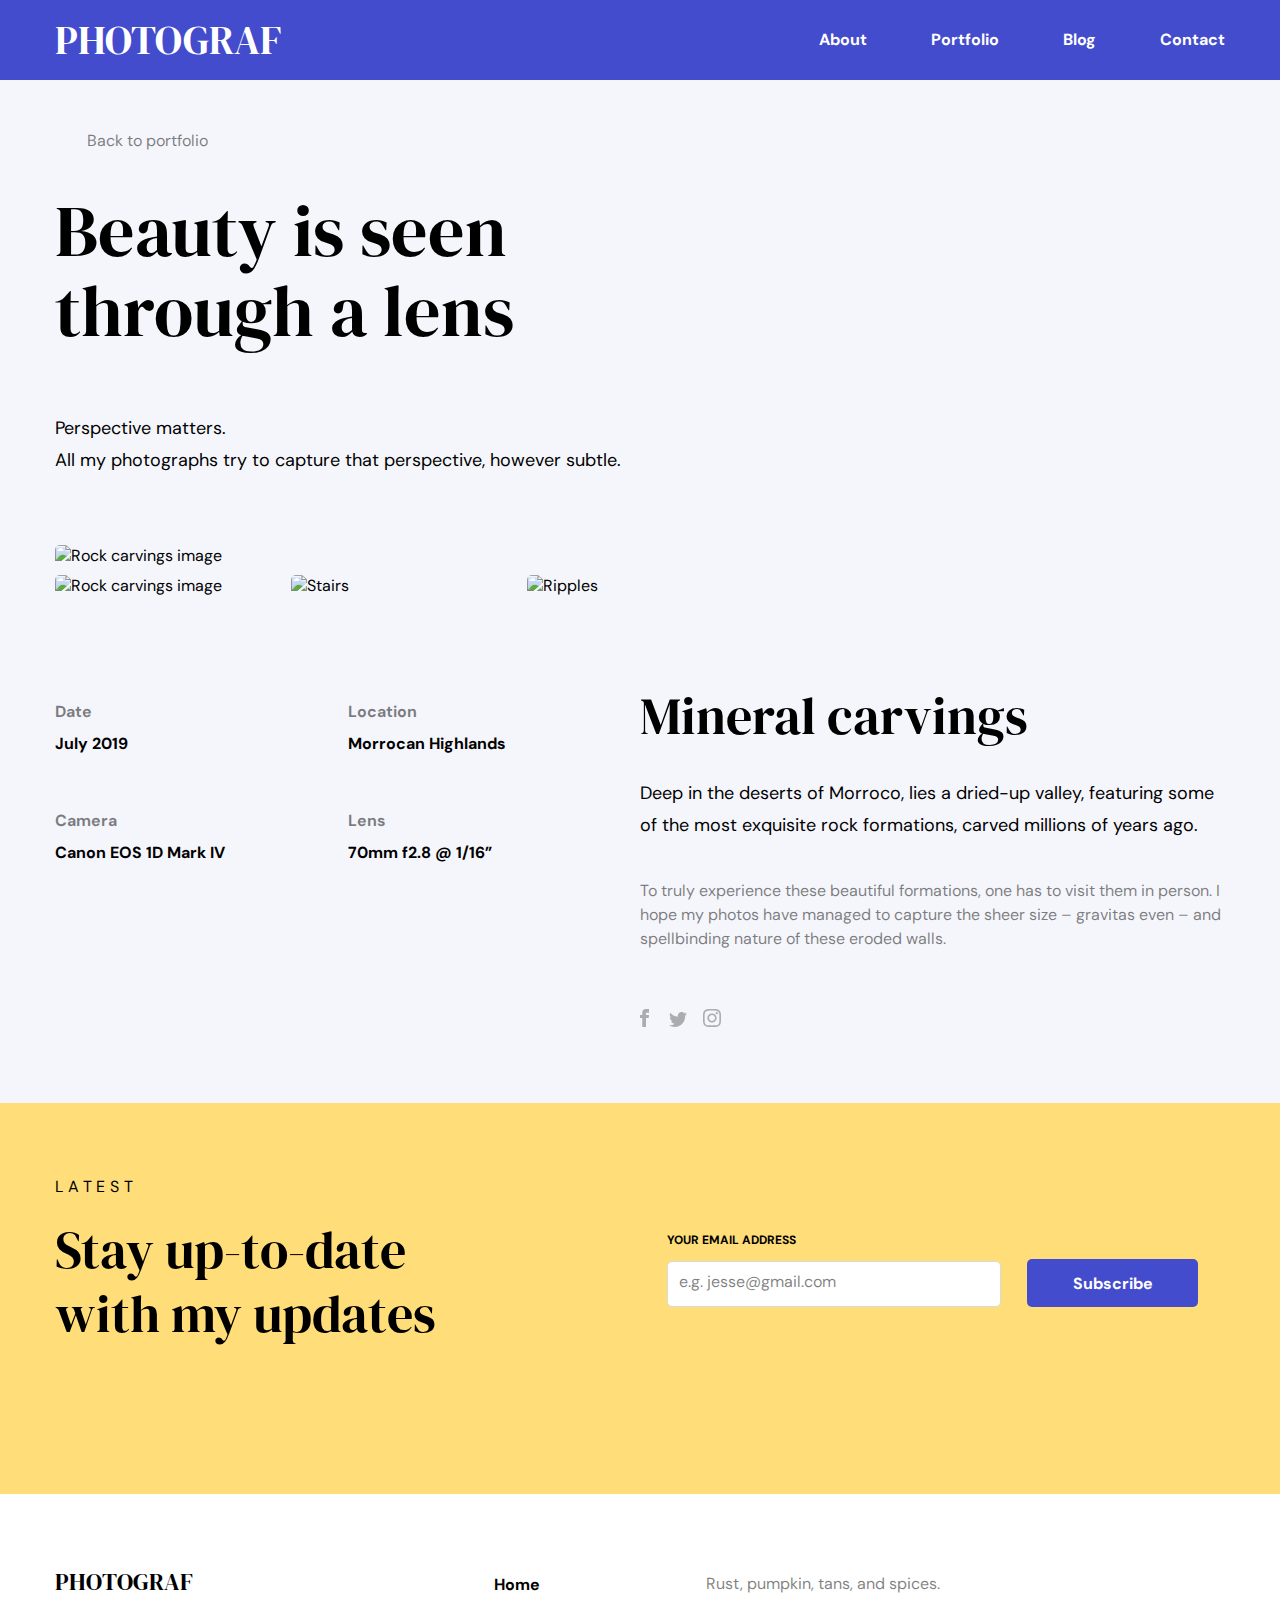
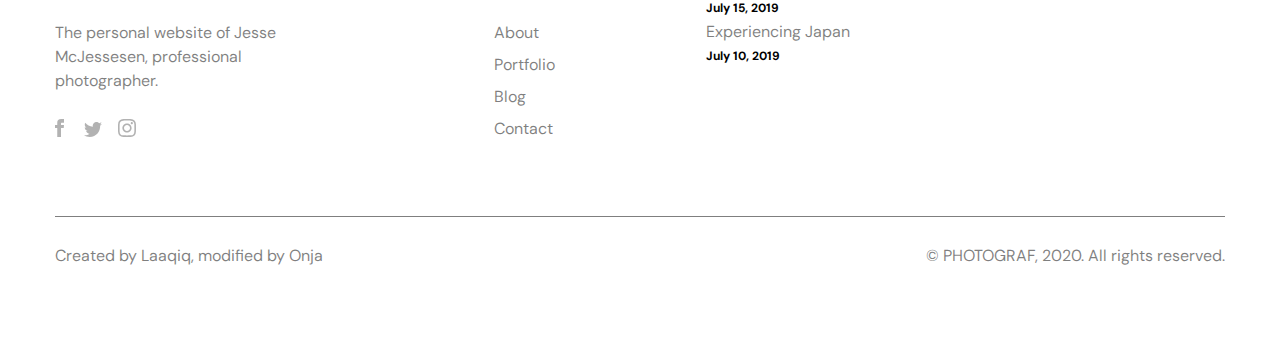
==== commit e9af24d6: "Modifying the font of the masthead information heading" ====
--- a/webroot/index.html
+++ b/webroot/index.html
@@ -17,7 +17,7 @@
     <label class="label_menu" for="menu">
       <span class="site_header--span">Menu</span>
     </label>
-    <div class="container">
+    <div class="container site_header__container">
       <h1 class="site_header__heading">
         Photograf
       </h1>
@@ -64,43 +64,44 @@
             <img src="./images/ripples_sm.jpg" alt="Ripples">
           </picture>
         </figure>
-        <ul class="masthead_list">
-          <li class="masthead_list__items">
-            <h3 class="masthead_list__items--categorie">Date</h3>
-            <p class="masthead_list__items--result">July 2019</p>
-          </li>
-          <li class="masthead_list__items">
-            <h3 class="masthead_list__items--categorie">Location</h3>
-            <p class="masthead_list__items--result">Morrocan Highlands</p>
-          </li>
-          <li class="masthead_list__items">
-            <h3 class="masthead_list__items--categorie">Camera</h3>
-            <p class="masthead_list__items--result">Canon EOS <br> 1D Mark IV</p>
-          </li>
-          <li class="masthead_list__items">
-            <h3 class="masthead_list__items--categorie">Lens</h3>
-            <p class="masthead_list__items--result">70mm f2.8 @ 1/16”</p>
-          </li>
-        </ul>
+        <div class="masthead_information">
+          <ul class="masthead_list">
+            <li class="masthead_list__items">
+              <h3 class="masthead_list__items--categorie">Date</h3>
+              <p class="masthead_list__items--result">July 2019</p>
+            </li>
+            <li class="masthead_list__items">
+              <h3 class="masthead_list__items--categorie">Location</h3>
+              <p class="masthead_list__items--result">Morrocan Highlands</p>
+            </li>
+            <li class="masthead_list__items">
+              <h3 class="masthead_list__items--categorie">Camera</h3>
+              <p class="masthead_list__items--result">Canon EOS <br> 1D Mark IV</p>
+            </li>
+            <li class="masthead_list__items">
+              <h3 class="masthead_list__items--categorie">Lens</h3>
+              <p class="masthead_list__items--result">70mm f2.8 @ 1/16”</p>
+            </li>
+          </ul>
+          <div class="information">
+            <h3 class="information_heading">Mineral carvings</h3>
+            <p class="information_description description">Deep in the deserts of Morroco, lies a dried-up valley,
+              featuring
+              some of the most exquisite rock formations, carved millions of years ago.</p>
+            <p class="information_recommendation">To truly experience these beautiful formations, one has to visit them
+              in
+              person. I hope my photos have managed to capture the sheer size – gravitas even – and spellbinding nature
+              of
+              these eroded walls.</p>
+            <ul class="social_links">
+              <li><a class="icon icon_facebook" href="/facebook">Facebook</a></li>
+              <li><a class="icon icon_twitter" href="/twitter">Twitter</a></li>
+              <li><a class="icon icon_instagram" href="/instagram">instagram</a></li>
+            </ul>
+          </div>
+        </div>
       </div>
     </header>
-    <article class="information">
-      <div class="container">
-        <header class="information_header">
-          <h3 class="information_heading">Mineral carvings</h3>
-        </header>
-        <p class="information_description description">Deep in the deserts of Morroco, lies a dried-up valley, featuring
-          some of the most exquisite rock formations, carved millions of years ago.</p>
-        <p class="information_recommendation">To truly experience these beautiful formations, one has to visit them in
-          person. I hope my photos have managed to capture the sheer size – gravitas even – and spellbinding nature of
-          these eroded walls.</p>
-        <ul class="social_links">
-          <li><a class="icon icon_facebook" href="/facebook">Facebook</a></li>
-          <li><a class="icon icon_twitter" href="/twitter">Twitter</a></li>
-          <li><a class="icon icon_instagram" href="/instagram">instagram</a></li>
-        </ul>
-      </div>
-    </article>
     <article class="updates">
       <div class="container updates_container">
         <div class="header_container">
@@ -109,7 +110,7 @@
             <h3 class="updates_heading">Stay up-to-date with my updates</h3>
           </header>
         </div>
-        <form class="form_subscribe" action="/subscribe" mehtod="POST">
+        <form action="/subscribe" class="form_subscribe" method="POST">
           <div class="form_row">
             <label for="subscribe_email" class="updates_label">Your email address</label>
             <input type="email" name="email" id="subscribe_email" placeholder="e.g. jesse@gmail.com" required>
--- a/webroot/css/index.css
+++ b/webroot/css/index.css
@@ -26,15 +26,6 @@
   line-height: 32px;
   color: #000000; }
 
-.information_header {
-  font-family: 'DM Serif Display';
-  font-style: normal;
-  font-weight: normal;
-  font-size: 40px;
-  line-height: 48px;
-  color: #000000;
-  margin: 0; }
-
 html {
   font-family: "DM Sans", Arial, Helvetica, sans-serif; }
 
@@ -94,15 +85,6 @@
   font-size: calc(1rem + 2px);
   line-height: 32px;
   color: #000000; }
-
-.information_header {
-  font-family: 'DM Serif Display';
-  font-style: normal;
-  font-weight: normal;
-  font-size: 40px;
-  line-height: 48px;
-  color: #000000;
-  margin: 0; }
 
 .site_header {
   background-color: #434CCC;
@@ -118,12 +100,11 @@
   font-family: 'DM Serif Display';
   font-style: normal;
   font-weight: normal;
-  font-size: calc(1rem + 0.5rem);
-  line-height: calc(24px + 8px);
-  color: #FFFFFF;
-  text-transform: uppercase;
-  margin: 0;
-  padding: 0; }
+  font-size: 24px;
+  line-height: 32px;
+  text-transform: uppercase;
+  margin: 0;
+  color: #FFFFFF; }
 
 input[type="checkbox"] {
   position: absolute;
@@ -133,7 +114,7 @@
 
 .site_header--span {
   display: block;
-  text-indent: -999px; }
+  text-indent: -9999px; }
 
 .label_menu {
   position: absolute;
@@ -187,6 +168,46 @@
   color: black;
   opacity: 0.5; }
 
+@media (min-width: 1200px) {
+  .site_header__heading {
+    font-family: 'DM Serif Display';
+    font-style: normal;
+    font-weight: normal;
+    font-size: 40px;
+    line-height: 48px;
+    color: #FFFFFF; }
+  .site_header__container {
+    display: flex;
+    flex-direction: row;
+    justify-content: space-between; }
+  .site_header__navigation {
+    padding: 0;
+    background-color: transparent;
+    position: relative;
+    top: 0;
+    left: auto;
+    right: 0;
+    bottom: auto;
+    width: auto;
+    height: auto;
+    box-shadow: none;
+    transform: none;
+    transition: none;
+    align-self: center; }
+  .site_header__lists .site_header__list--items .active {
+    color: #ffffff;
+    opacity: 1; }
+  .site_header__lists .site_header__list--items .active:hover {
+    color: black;
+    opacity: 0.5; }
+  .site_header__lists {
+    flex-direction: row; }
+    .site_header__lists .site_header__list--items + .site_header__list--items {
+      padding-block-start: 0rem;
+      margin-inline-start: 64px; }
+  .label_menu {
+    display: none; } }
+
 .footer_heading {
   font-family: 'DM Serif Display';
   font-style: normal;
@@ -215,18 +236,9 @@
   line-height: 32px;
   color: #000000; }
 
-.information_header {
-  font-family: 'DM Serif Display';
-  font-style: normal;
-  font-weight: normal;
-  font-size: 40px;
-  line-height: 48px;
-  color: #000000;
-  margin: 0; }
-
 .masthead {
   padding-block-start: 31px;
-  padding-block-end: 75px; }
+  padding-block-end: 105px; }
 
 .previous a {
   font-weight: normal;
@@ -287,6 +299,34 @@
 .masthead_list__items--result {
   color: #000000; }
 
+@media (min-width: 1200px) {
+  .masthead_heading {
+    font-size: 72px;
+    line-height: 80px;
+    max-width: 50%;
+    padding-block-start: 38px;
+    padding-block-end: 61px; }
+  .masthead {
+    padding-block-start: 49px;
+    padding-block-end: 76px; }
+  .masthead_information {
+    padding-block-start: 104px;
+    display: grid;
+    grid-template-columns: repeat(8, 1fr);
+    grid-template-rows: repeat(6, 1fr); }
+  .masthead_list {
+    row-gap: 0;
+    grid-column: 1 / 5;
+    grid-row: 1 / 5; }
+    .masthead_list br {
+      display: none; }
+  .information {
+    grid-column: 5 / 9;
+    grid-row: 1 / 7; }
+  .images_sample {
+    padding-block-end: 0px;
+    padding-block-start: 69px; } }
+
 .footer_heading {
   font-family: 'DM Serif Display';
   font-style: normal;
@@ -315,19 +355,17 @@
   line-height: 32px;
   color: #000000; }
 
-.information_header {
+.information {
+  padding-block-start: 75px; }
+
+.information_heading {
   font-family: 'DM Serif Display';
   font-style: normal;
   font-weight: normal;
   font-size: 40px;
   line-height: 48px;
   color: #000000;
-  margin: 0; }
-
-.information {
-  padding-block-end: 105px; }
-
-.information_heading {
+  margin: 0;
   margin: 0;
   padding-block-end: 31px; }
 
@@ -337,9 +375,26 @@
   padding-block-start: 32px;
   padding-block-end: 31px; }
 
+@media (min-width: 1200px) {
+  .information {
+    padding-block-start: 0px; }
+  .information_heading {
+    font-family: 'DM Serif Display';
+    font-style: normal;
+    font-weight: normal;
+    font-size: 52px;
+    line-height: 64px;
+    color: #000000;
+    padding-block-end: 29px;
+    margin-block-start: -16px; }
+  .information_recommendation {
+    padding-block-start: 38px;
+    padding-block-end: 55px; } }
+
 .social_links {
   display: flex;
-  flex-direction: row; }
+  flex-direction: row;
+  margin-inline-start: -0.5rem; }
 
 .icon {
   background-repeat: no-repeat;
@@ -385,15 +440,6 @@
   font-size: calc(1rem + 2px);
   line-height: 32px;
   color: #000000; }
-
-.information_header {
-  font-family: 'DM Serif Display';
-  font-style: normal;
-  font-weight: normal;
-  font-size: 40px;
-  line-height: 48px;
-  color: #000000;
-  margin: 0; }
 
 .updates {
   background-color: #FFDD78;
@@ -499,15 +545,6 @@
   font-size: calc(1rem + 2px);
   line-height: 32px;
   color: #000000; }
-
-.information_header {
-  font-family: 'DM Serif Display';
-  font-style: normal;
-  font-weight: normal;
-  font-size: 40px;
-  line-height: 48px;
-  color: #000000;
-  margin: 0; }
 
 .footer {
   background-color: #FFFFFF; }
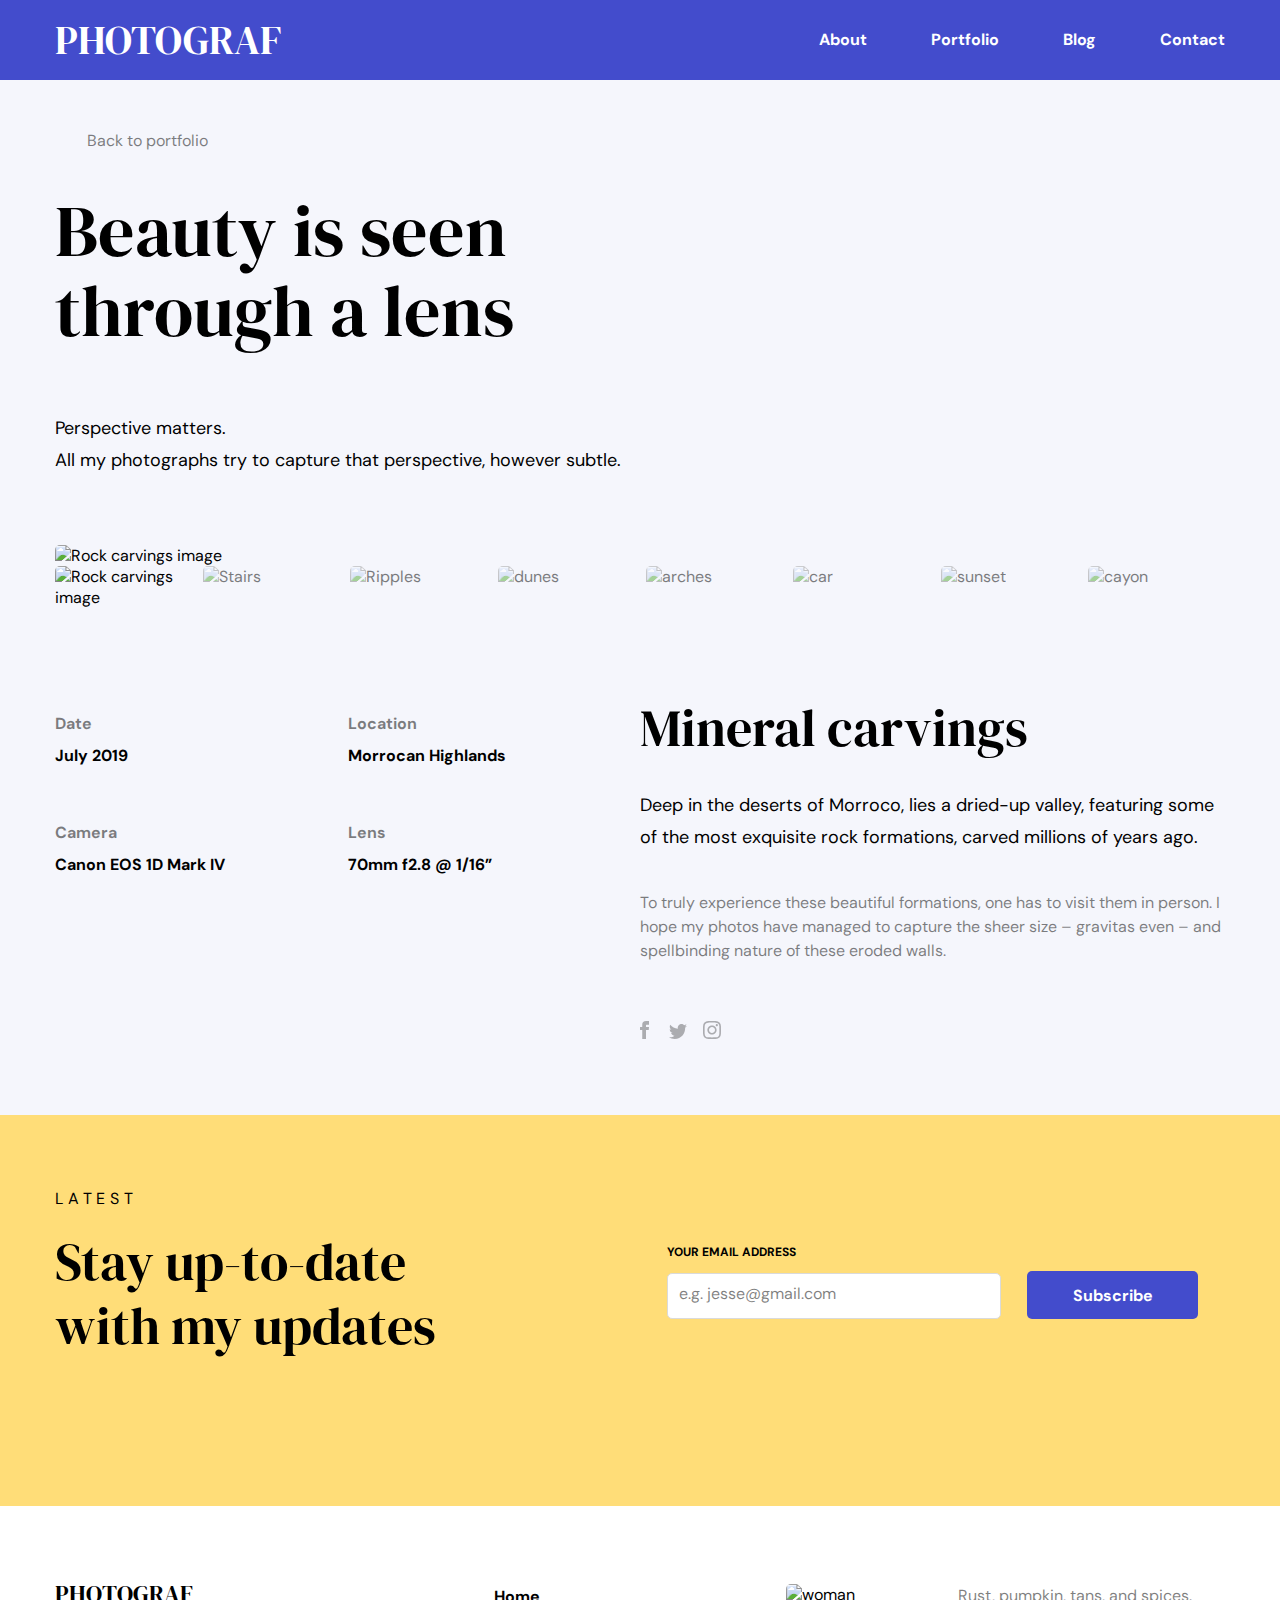
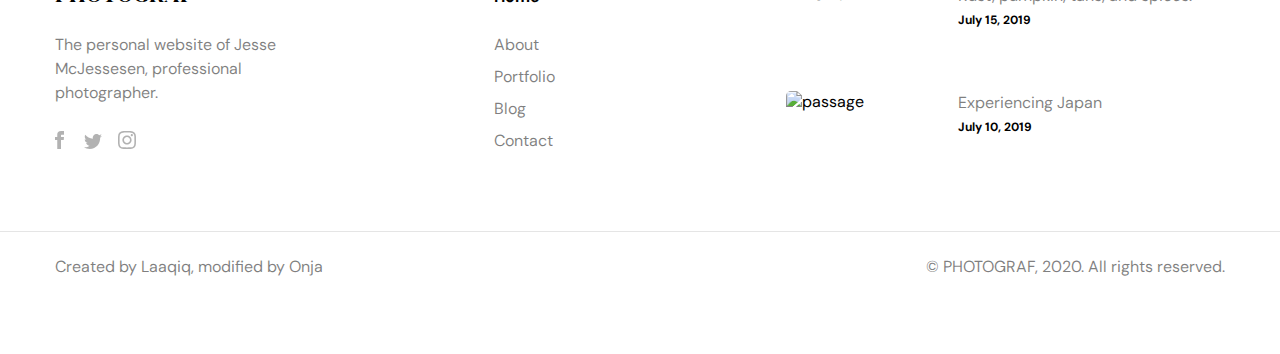
==== commit 75c54c5c: "Fixing the width and the height of the images in the footer" ====
--- a/webroot/index.html
+++ b/webroot/index.html
@@ -45,24 +45,18 @@
         <figure class="images_sample">
           <picture class="image_1">
             <source media="(min-width: 1170px)" srcset="./images/rock_carvings_lg.jpg">
-            <source media="(min-width: 768px)" srcset="./images/rock_carvings_sm.jpg">
-            <img src="./images/rock_sm.jpg" alt="Rock carvings image">
+            <img src="./images/rock_carvings_md.jpg" alt="Rock carvings image">
           </picture>
-          <picture class="image_2">
-            <source media="(min-width: 1170px)" srcset="./images/rock_carvings_lg.jpg">
-            <source media="(min-width: 768px)" srcset="./images/rock_carvings_md.jpg">
-            <img src="./images/rock_carvings_sm.jpg" alt="Rock carvings image">
-          </picture>
-          <picture class="image_3">
-            <source media="(min-width: 1170px)" srcset="./images/stairs_lg.jpg">
-            <source media="(min-width: 768px)" srcset="./images/stairs_md.jpg">
-            <img src="./images/stairs_sm.jpg" alt="Stairs">
-          </picture>
-          <picture class="image_4">
-            <source media="(min-width: 1170px)" srcset="./images/ripples_lg.jpg">
-            <source media="(min-width: 768px)" srcset="./images/ripples_md.jpg">
-            <img src="./images/ripples_sm.jpg" alt="Ripples">
-          </picture>
+          <ul class="images_container">
+            <li><img src="./images/rock_carvings_sm.jpg" alt="Rock carvings image"></li>
+            <li><img src="./images/stairs_sm.jpg" alt="Stairs"></li>
+            <li><img src="./images/ripples_sm.jpg" alt="Ripples"></li>
+            <li><img src="./images/dunes_sm.jpg" alt="dunes"></li>
+            <li><img src="./images/arches_sm.jpg" alt="arches"></li>
+            <li><img src="./images/car_sm.jpg" alt="car"></li>
+            <li><img src="./images/sunset_sm.jpg" alt="sunset"></li>
+            <li><img src="./images/canyon_sm.jpg" alt="cayon"></li>
+          </ul>
         </figure>
         <div class="masthead_information">
           <ul class="masthead_list">
@@ -143,30 +137,30 @@
             <li class="footer__list--items"> <a class="footer__list--link" href="/contact">Contact</a></li>
           </ul>
         </div>
-        <div class="footer_images__container">
+        <!-- <div class="footer_images__container"> -->
           <ul class="footer_images__lists">
             <li class="footer_woman__images">
               <picture>
-                <source media="(min-width: 1000px)" srcset="./images/woman_sm.jpg">
-                <img src="./images/woman_xs.jpg" alt="">
+                <source media="(min-width: 1170px)" srcset="./images/woman_sm.jpg">
+                <img src="./images/woman_xs.jpg" alt="woman">
               </picture>
-              <div>
+              <div class="photos">
                 <p class="image_name">Rust, pumpkin, tans, and spices.</p>
                 <p class="image_date">July 15, 2019</p>
               </div>
             </li>
             <li class="footer_passage__images">
               <picture>
-                <source media="(min-width: 1000px)" srcset="./images/passage_sm.jpg">
-                <img src="./images/passage_xs.jpg" alt="">
+                <source media="(min-width: 1170px)" srcset="./images/passage_sm.jpg">
+                <img src="./images/passage_xs.jpg" alt="passage">
               </picture>
-              <div>
+              <div class="photos">
                 <p class="image_name">Experiencing Japan</p>
                 <p class="image_date">July 10, 2019</p>
               </div>
             </li>
           </ul>
-        </div>
+        <!-- </div> -->
       </div>
       <div class="footer_creater">
         <p class="footer_creater_modifier">Created by Laaqiq, modified by Onja</p>
--- a/webroot/css/index.css
+++ b/webroot/css/index.css
@@ -55,8 +55,7 @@
   .container {
     margin-inline-end: auto;
     margin-inline-start: auto;
-    max-width: 1170px;
-    overflow: hidden; } }
+    max-width: 1170px; } }
 
 .footer_heading {
   font-family: 'DM Serif Display';
@@ -266,21 +265,46 @@
 
 .images_sample {
   padding-block-start: 82px;
-  padding-block-end: 92px;
+  padding-block-end: 92px; }
+
+.images_container li:nth-child(4),
+.images_container li:nth-child(5),
+.images_container li:nth-child(6),
+.images_container li:nth-child(7),
+.images_container li:nth-child(8) {
+  display: none; }
+
+.images_sample picture img,
+.images_sample ul li img {
+  object-fit: cover;
+  width: 100%;
+  height: 100%;
+  border-radius: 5px; }
+
+.images_container {
+  position: relative;
   display: grid;
   grid-template-columns: repeat(5, 1fr);
-  column-gap: 9px;
-  row-gap: 9px; }
-
-picture {
-  position: relative;
-  display: block; }
-
-.images_sample picture img {
-  border-radius: 5px; }
-
-.images_sample .image_1 {
-  grid-column: 1 / 6; }
+  width: 100%;
+  height: calc(50vw - 85px);
+  column-gap: 9px; }
+
+.images_sample .images_container li:nth-child(1) {
+  grid-column: 1 / 3; }
+
+.images_sample .images_container li:nth-child(2) {
+  grid-column: 3 / 5; }
+
+.images_sample .images_container li:nth-child(3) {
+  grid-column: 5 / 6;
+  position: absolute;
+  top: 0%;
+  left: 0%;
+  width: calc(100% + calc(((19 + 15) * 100%) / 215));
+  height: 100%; }
+
+.images_sample .images_container li:nth-child(3) img {
+  border-radius: 5px 0px 0px 5px; }
 
 .masthead_list {
   display: grid;
@@ -325,7 +349,36 @@
     grid-row: 1 / 7; }
   .images_sample {
     padding-block-end: 0px;
-    padding-block-start: 69px; } }
+    padding-block-start: 69px; }
+  .images_container {
+    display: grid;
+    grid-template-columns: repeat(8, 1fr);
+    column-gap: 11px;
+    height: unset; }
+  .images_container li:nth-child(2) {
+    grid-column: 2 / 3; }
+  .images_container li:nth-child(4),
+  .images_container li:nth-child(5),
+  .images_container li:nth-child(6),
+  .images_container li:nth-child(7),
+  .images_container li:nth-child(8) {
+    display: block; }
+  .images_sample {
+    display: flex;
+    flex-direction: column; }
+    .images_sample .images_container li img {
+      width: 137px;
+      height: 85px; }
+    .images_sample .images_container li:not(:nth-child(1)) img {
+      opacity: 0.5; }
+  .images_sample .images_container li:nth-child(1),
+  .images_sample .images_container li:nth-child(2) {
+    grid-column: unset; }
+  .images_sample .images_container li:nth-child(3) {
+    grid-column: unset;
+    position: relative; }
+  .images_sample .images_container li:nth-child(3) img {
+    border-radius: 5px; } }
 
 .footer_heading {
   font-family: 'DM Serif Display';
@@ -412,6 +465,15 @@
 
 .icon_instagram {
   background-image: url("../images/icon_instagram.svg"); }
+
+.icon_facebook:hover {
+  filter: invert(90%) sepia(50%) saturate(1352%) hue-rotate(80deg) brightness(100%) contrast(100%); }
+
+.icon_twitter:hover {
+  filter: invert(50%) sepia(50%) saturate(1352%) hue-rotate(180deg) brightness(100%) contrast(100%); }
+
+.icon_instagram:hover {
+  filter: invert(90%) sepia(50%) saturate(1352%) hue-rotate(90deg) brightness(100%) contrast(100%); }
 
 .footer_heading {
   font-family: 'DM Serif Display';
@@ -547,7 +609,20 @@
   color: #000000; }
 
 .footer {
+  position: relative;
   background-color: #FFFFFF; }
+
+.footer::after {
+  content: '';
+  position: absolute;
+  width: 100%;
+  height: 1px;
+  left: 0%;
+  right: 0%;
+  top: 88%;
+  bottom: 0%;
+  background: #000000;
+  opacity: 0.1; }
 
 .footer_heading {
   color: #000000; }
@@ -596,20 +671,31 @@
 
 .footer_woman__images,
 .footer_passage__images {
-  display: flex;
-  flex-direction: row; }
-  .footer_woman__images picture img,
-  .footer_passage__images picture img {
-    border-radius: 10px;
-    transform: scale(0.7); }
+  display: grid;
+  grid-template-columns: repeat(2, 1fr);
+  column-gap: 31px; }
+
+.footer_images__lists li picture img {
+  object-fit: cover;
+  width: 100%;
+  height: 100%;
+  border-radius: 5px; }
 
 .footer_images__lists {
-  margin-inline-start: -1.5rem; }
-  .footer_images__lists div {
-    margin-block-start: 0.5rem; }
+  padding-top: 78px;
+  padding-bottom: 70px;
+  display: grid;
+  grid-template-columns: repeat(2, 1fr);
+  width: 100%;
+  row-gap: 27px; }
+
+.footer_woman__images {
+  grid-column: 1 / 3; }
+
+.footer_passage__images {
+  grid-column: 1 / 3; }
 
 .footer_creater {
-  border-top: 1px solid rgba(0, 0, 0, 0.5);
   padding-top: 27px;
   padding-bottom: 29px; }
   .footer_creater p + p {
@@ -623,6 +709,8 @@
     padding-bottom: 75px; }
     .footer_creater p + p {
       padding-top: 0px; }
+  .footer::after {
+    top: 72.5%; }
   .footer_container {
     display: grid;
     grid-template-columns: repeat(8, 1fr); }
@@ -632,24 +720,15 @@
   .footer_lists__container {
     padding-top: 79px;
     grid-column: 4 / 5; }
-  .footer_images__container {
+  .footer_images__lists {
     padding-top: 78px;
-    grid-column: 6 / 9; }
+    grid-column: 6 / 9;
+    row-gap: 39px; }
+  .footer_images__lists li picture img {
+    width: calc(100% - 100px);
+    height: calc(50vh - 100px); }
   .footer_woman__images,
   .footer_passage__images {
-    display: flex;
-    flex-direction: row; }
-    .footer_woman__images picture img,
-    .footer_passage__images picture img {
-      border-radius: 10px;
-      transform: scale(0.5); }
-    .footer_woman__images picture,
-    .footer_passage__images picture {
-      margin-block-start: -2.5rem;
-      margin-block-end: -1rem;
-      margin-inline-start: -4rem;
-      margin-inline-end: -1rem; }
-  .footer_images__lists {
-    margin-inline-start: 0rem; }
-    .footer_images__lists div {
-      margin-block-start: 0rem; } }
+    column-gap: unset; }
+  .footer_images__lists li .photos {
+    margin-inline-start: -3rem; } }
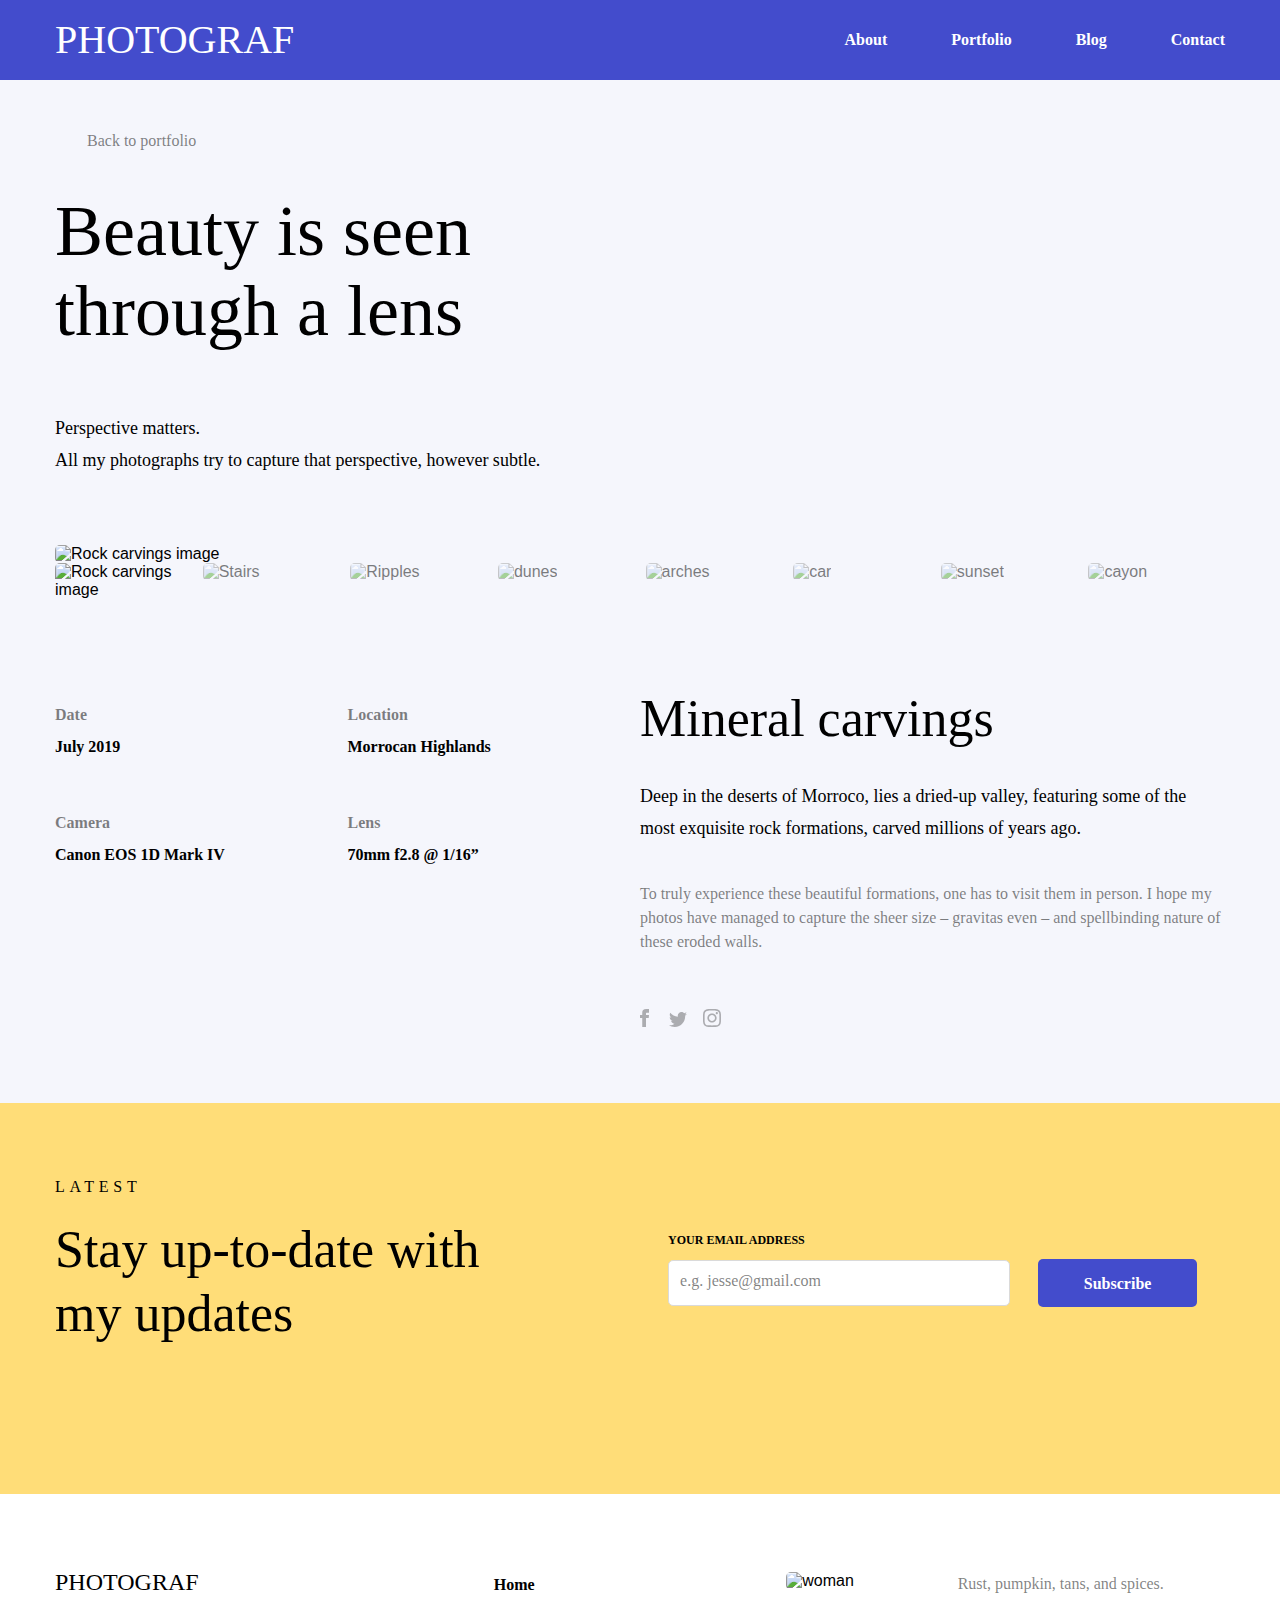
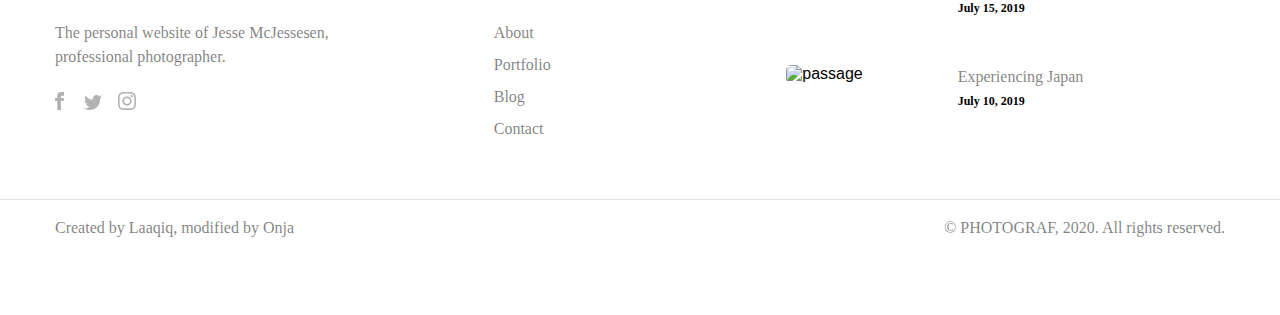
==== commit 81906c1c: "Modifying the font-size into rem and the font-weight into number" ====
--- a/webroot/index.html
+++ b/webroot/index.html
@@ -5,9 +5,9 @@
   <meta charset="UTF-8">
   <meta name="viewport" content="width=device-width, initial-scale=1.0">
   <link rel="stylesheet" href="css/index.css">
-  <link href="https://fonts.googleapis.com/css2?family=DM+Sans:wght@400;700&display=swap" rel="stylesheet">
+  <!-- <link href="https://fonts.googleapis.com/css2?family=DM+Sans:wght@400;700&display=swap" rel="stylesheet">
   <link href="https://fonts.googleapis.com/css2?family=DM+Sans:wght@400;700&family=DM+Serif+Display&display=swap"
-    rel="stylesheet">
+    rel="stylesheet"> -->
   <title>Portfolio detail</title>
 </head>
 
--- a/webroot/css/index.css
+++ b/webroot/css/index.css
@@ -1,8 +1,8 @@
 .footer_heading {
   font-family: 'DM Serif Display';
   font-style: normal;
-  font-weight: normal;
-  font-size: 24px;
+  font-weight: 400;
+  font-size: 1.5rem;
   line-height: 32px;
   text-transform: uppercase;
   margin: 0; }
@@ -21,47 +21,34 @@
 .masthead-description, .information_description {
   font-family: 'DM Sans';
   font-style: normal;
-  font-weight: normal;
+  font-weight: 400;
   font-size: calc(1rem + 2px);
   line-height: 32px;
   color: #000000; }
 
-html {
-  font-family: "DM Sans", Arial, Helvetica, sans-serif; }
-
-body {
-  background-color: rgba(67, 76, 204, 0.05);
-  margin: 0;
-  padding: 0; }
-
-.container {
-  margin-inline-start: 14px;
-  margin-inline-end: 15px; }
-
-figure,
-p {
-  margin: 0;
-  padding: 0; }
-
-ul {
-  list-style: none;
-  margin: 0;
-  padding: 0; }
-
-body * a {
-  text-decoration: none; }
-
-@media (min-width: 1200px) {
-  .container {
-    margin-inline-end: auto;
-    margin-inline-start: auto;
-    max-width: 1170px; } }
+@font-face {
+  font-family: "DM Serif Display";
+  src: local("DM Serif Display Regular"), local("Dm-Serif-Display-Regular"), url("../fonts/dm-serif-display-regular.woff2") format("woff2"), url("../fonts/dm-serif-display-regular.woff") format("woff");
+  font-style: "normal";
+  font-weight: 400; }
+
+@font-face {
+  font-family: "DM Sans";
+  src: local("DM Sans Bold"), local("DM-Sans-Bold"), url("../fonts/dm-sans-bold.woff2") format("woff2"), url("../fonts/dm-sans-bold.woff") format("woff");
+  font-style: "normal";
+  font-weight: 700; }
+
+@font-face {
+  font-family: "DM Sans";
+  src: local("DM Sans Regular"), local("DM-Sans-Regular"), url("../fonts/dm-sans-regular.woff2") format("woff2"), url("../fonts/dm-sans-regular.woff") format("woff");
+  font-style: "normal";
+  font-weight: 400; }
 
 .footer_heading {
   font-family: 'DM Serif Display';
   font-style: normal;
-  font-weight: normal;
-  font-size: 24px;
+  font-weight: 400;
+  font-size: 1.5rem;
   line-height: 32px;
   text-transform: uppercase;
   margin: 0; }
@@ -80,7 +67,67 @@
 .masthead-description, .information_description {
   font-family: 'DM Sans';
   font-style: normal;
-  font-weight: normal;
+  font-weight: 400;
+  font-size: calc(1rem + 2px);
+  line-height: 32px;
+  color: #000000; }
+
+html {
+  font-family: "DM Sans", Arial, Helvetica, sans-serif;
+  font-size: 1rem; }
+
+body {
+  background-color: rgba(67, 76, 204, 0.05);
+  margin: 0;
+  padding: 0; }
+
+.container {
+  margin-inline-start: 14px;
+  margin-inline-end: 15px; }
+
+figure,
+p {
+  margin: 0;
+  padding: 0; }
+
+ul {
+  list-style: none;
+  margin: 0;
+  padding: 0; }
+
+body * a {
+  text-decoration: none; }
+
+@media (min-width: 1200px) {
+  .container {
+    margin-inline-end: auto;
+    margin-inline-start: auto;
+    max-width: 1170px; } }
+
+.footer_heading {
+  font-family: 'DM Serif Display';
+  font-style: normal;
+  font-weight: 400;
+  font-size: 1.5rem;
+  line-height: 32px;
+  text-transform: uppercase;
+  margin: 0; }
+
+.site_header__lists .site_header__list--items .site_header__list--link, .previous a, .masthead_list__items--result,
+.masthead_list__items--categorie, .information_recommendation, .updates_categorie, .updates_submit, #subscribe_email::placeholder, .footer_presentation,
+.footer__list--link,
+.image_name,
+.footer_creater_modifier,
+.footer_creater_copyright, .active {
+  font-family: 'DM Sans';
+  font-style: normal;
+  font-size: 1rem;
+  line-height: 24px; }
+
+.masthead-description, .information_description {
+  font-family: 'DM Sans';
+  font-style: normal;
+  font-weight: 400;
   font-size: calc(1rem + 2px);
   line-height: 32px;
   color: #000000; }
@@ -98,8 +145,8 @@
 .site_header__heading {
   font-family: 'DM Serif Display';
   font-style: normal;
-  font-weight: normal;
-  font-size: 24px;
+  font-weight: 400;
+  font-size: 1.5rem;
   line-height: 32px;
   text-transform: uppercase;
   margin: 0;
@@ -159,7 +206,7 @@
     padding-block-start: 1rem; }
 
 .site_header__lists .site_header__list--items .site_header__list--link {
-  font-weight: bold;
+  font-weight: 700;
   color: #FFFFFF; }
 
 .site_header__lists .site_header__list--items .active,
@@ -171,8 +218,8 @@
   .site_header__heading {
     font-family: 'DM Serif Display';
     font-style: normal;
-    font-weight: normal;
-    font-size: 40px;
+    font-weight: 400;
+    font-size: 2.5rem;
     line-height: 48px;
     color: #FFFFFF; }
   .site_header__container {
@@ -202,7 +249,7 @@
   .site_header__lists {
     flex-direction: row; }
     .site_header__lists .site_header__list--items + .site_header__list--items {
-      padding-block-start: 0rem;
+      padding-block-start: 0px;
       margin-inline-start: 64px; }
   .label_menu {
     display: none; } }
@@ -210,8 +257,8 @@
 .footer_heading {
   font-family: 'DM Serif Display';
   font-style: normal;
-  font-weight: normal;
-  font-size: 24px;
+  font-weight: 400;
+  font-size: 1.5rem;
   line-height: 32px;
   text-transform: uppercase;
   margin: 0; }
@@ -230,7 +277,7 @@
 .masthead-description, .information_description {
   font-family: 'DM Sans';
   font-style: normal;
-  font-weight: normal;
+  font-weight: 400;
   font-size: calc(1rem + 2px);
   line-height: 32px;
   color: #000000; }
@@ -240,7 +287,7 @@
   padding-block-end: 105px; }
 
 .previous a {
-  font-weight: normal;
+  font-weight: 400;
   color: rgba(0, 0, 0, 0.5); }
 
 .previous a::before {
@@ -255,8 +302,8 @@
 .masthead_heading {
   font-family: 'DM Serif Display';
   font-style: normal;
-  font-weight: normal;
-  font-size: 52px;
+  font-weight: 400;
+  font-size: 3.25rem;
   line-height: 64px;
   color: #000000;
   margin: 0;
@@ -313,7 +360,7 @@
 
 .masthead_list__items--result,
 .masthead_list__items--categorie {
-  font-weight: bold; }
+  font-weight: 700; }
 
 .masthead_list__items--categorie {
   color: rgba(0, 0, 0, 0.5);
@@ -325,7 +372,7 @@
 
 @media (min-width: 1200px) {
   .masthead_heading {
-    font-size: 72px;
+    font-size: 4.5rem;
     line-height: 80px;
     max-width: 50%;
     padding-block-start: 38px;
@@ -383,8 +430,8 @@
 .footer_heading {
   font-family: 'DM Serif Display';
   font-style: normal;
-  font-weight: normal;
-  font-size: 24px;
+  font-weight: 400;
+  font-size: 1.5rem;
   line-height: 32px;
   text-transform: uppercase;
   margin: 0; }
@@ -403,7 +450,7 @@
 .masthead-description, .information_description {
   font-family: 'DM Sans';
   font-style: normal;
-  font-weight: normal;
+  font-weight: 400;
   font-size: calc(1rem + 2px);
   line-height: 32px;
   color: #000000; }
@@ -414,8 +461,8 @@
 .information_heading {
   font-family: 'DM Serif Display';
   font-style: normal;
-  font-weight: normal;
-  font-size: 40px;
+  font-weight: 400;
+  font-size: 2.5rem;
   line-height: 48px;
   color: #000000;
   margin: 0;
@@ -423,7 +470,7 @@
   padding-block-end: 31px; }
 
 .information_recommendation {
-  font-weight: normal;
+  font-weight: 400;
   color: rgba(0, 0, 0, 0.5);
   padding-block-start: 32px;
   padding-block-end: 31px; }
@@ -434,8 +481,8 @@
   .information_heading {
     font-family: 'DM Serif Display';
     font-style: normal;
-    font-weight: normal;
-    font-size: 52px;
+    font-weight: 400;
+    font-size: 3.25rem;
     line-height: 64px;
     color: #000000;
     padding-block-end: 29px;
@@ -478,8 +525,8 @@
 .footer_heading {
   font-family: 'DM Serif Display';
   font-style: normal;
-  font-weight: normal;
-  font-size: 24px;
+  font-weight: 400;
+  font-size: 1.5rem;
   line-height: 32px;
   text-transform: uppercase;
   margin: 0; }
@@ -498,7 +545,7 @@
 .masthead-description, .information_description {
   font-family: 'DM Sans';
   font-style: normal;
-  font-weight: normal;
+  font-weight: 400;
   font-size: calc(1rem + 2px);
   line-height: 32px;
   color: #000000; }
@@ -515,8 +562,8 @@
 .updates_heading {
   font-family: 'DM Serif Display';
   font-style: normal;
-  font-weight: normal;
-  font-size: 40px;
+  font-weight: 400;
+  font-size: 2.5rem;
   line-height: 48px;
   color: #000000;
   margin: 0;
@@ -561,8 +608,8 @@
   .updates_heading {
     font-family: 'DM Serif Display';
     font-style: normal;
-    font-weight: normal;
-    font-size: 52px;
+    font-weight: 400;
+    font-size: 3.25rem;
     line-height: 64px;
     color: #000000; }
   .updates_container {
@@ -583,8 +630,8 @@
 .footer_heading {
   font-family: 'DM Serif Display';
   font-style: normal;
-  font-weight: normal;
-  font-size: 24px;
+  font-weight: 400;
+  font-size: 1.5rem;
   line-height: 32px;
   text-transform: uppercase;
   margin: 0; }
@@ -603,7 +650,7 @@
 .masthead-description, .information_description {
   font-family: 'DM Sans';
   font-style: normal;
-  font-weight: normal;
+  font-weight: 400;
   font-size: calc(1rem + 2px);
   line-height: 32px;
   color: #000000; }
@@ -632,16 +679,16 @@
 .image_name,
 .footer_creater_modifier,
 .footer_creater_copyright {
-  font-weight: normal;
+  font-weight: 400;
   color: rgba(0, 0, 0, 0.5); }
 
 .active {
-  font-weight: bold;
+  font-weight: 700;
   color: #000000; }
 
 .footer__list--link:hover {
   color: #000000;
-  font-weight: bold; }
+  font-weight: 700; }
 
 .footer_list--items-active {
   padding-bottom: 16px; }
@@ -652,8 +699,8 @@
 .image_date {
   font-family: 'DM Sans';
   font-style: normal;
-  font-weight: bold;
-  font-size: 12px;
+  font-weight: 700;
+  font-size: 0.75rem;
   color: #000000;
   line-height: 24px; }
 
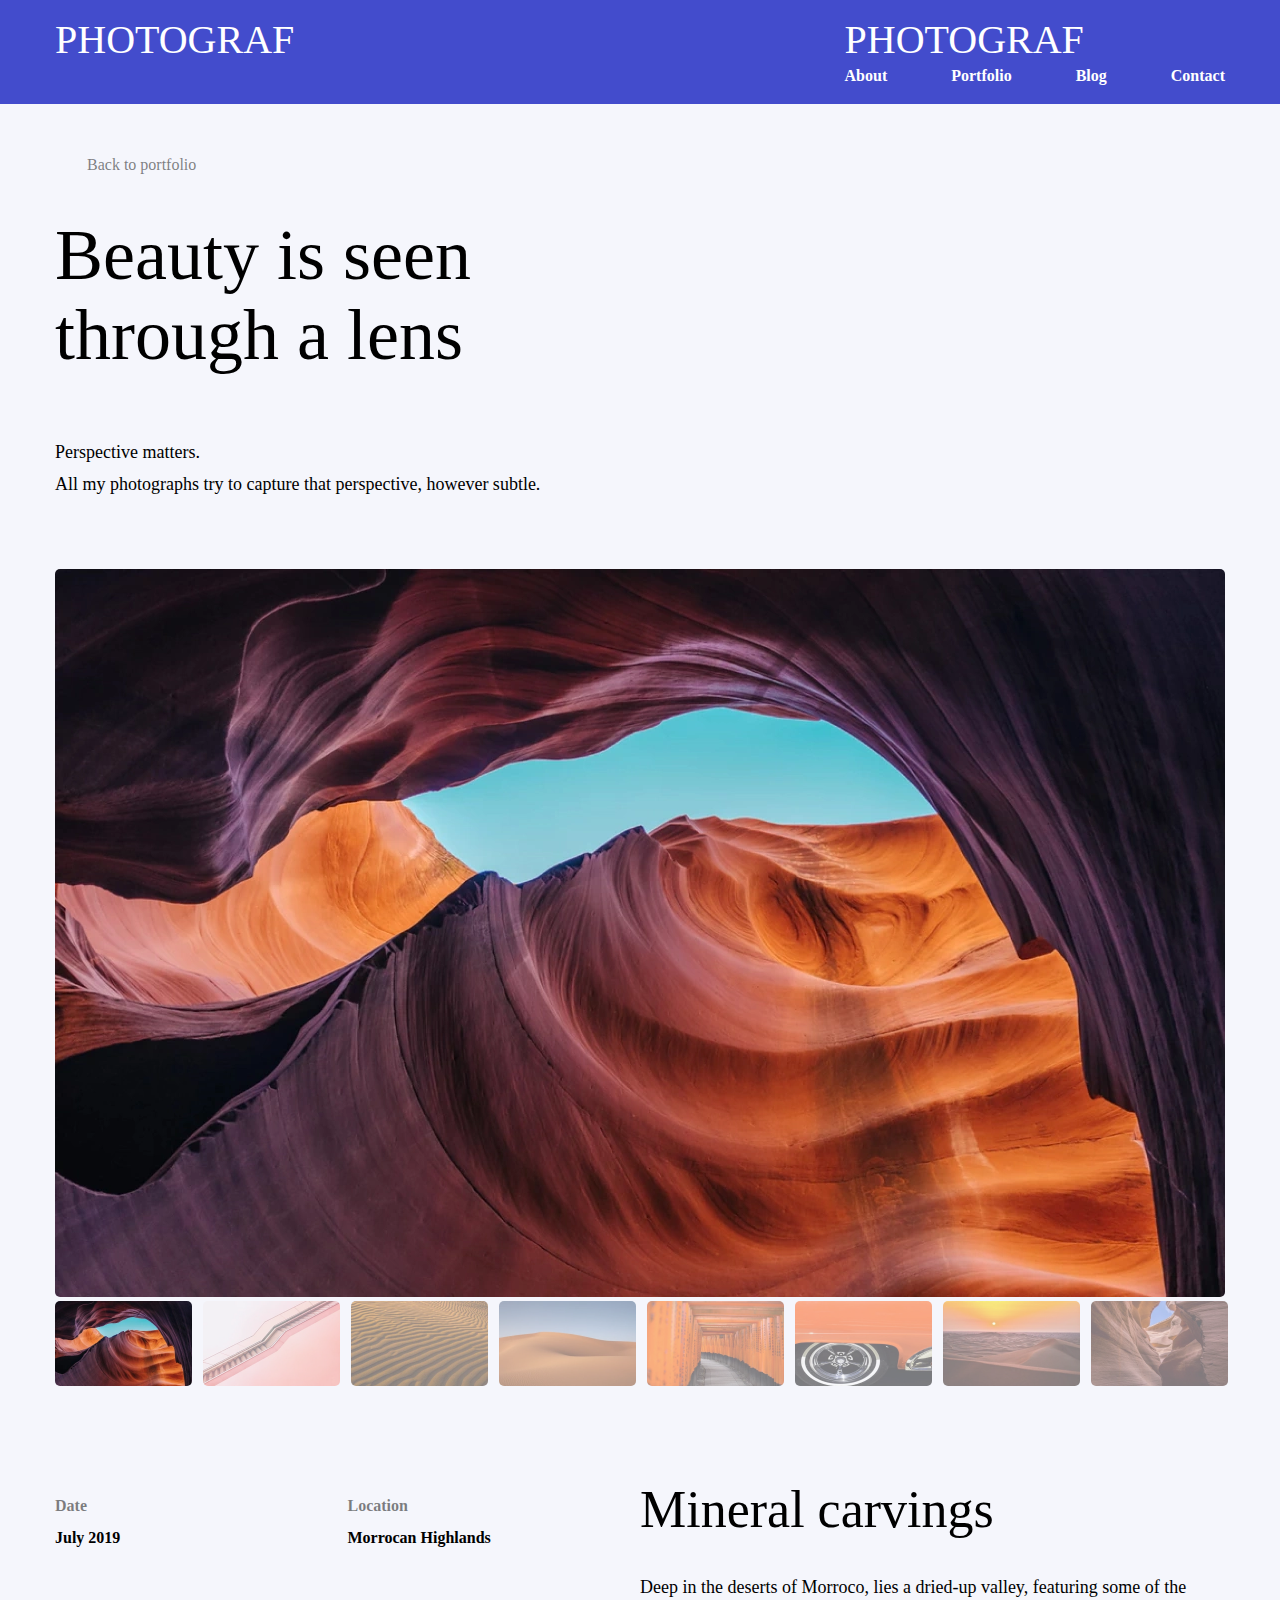
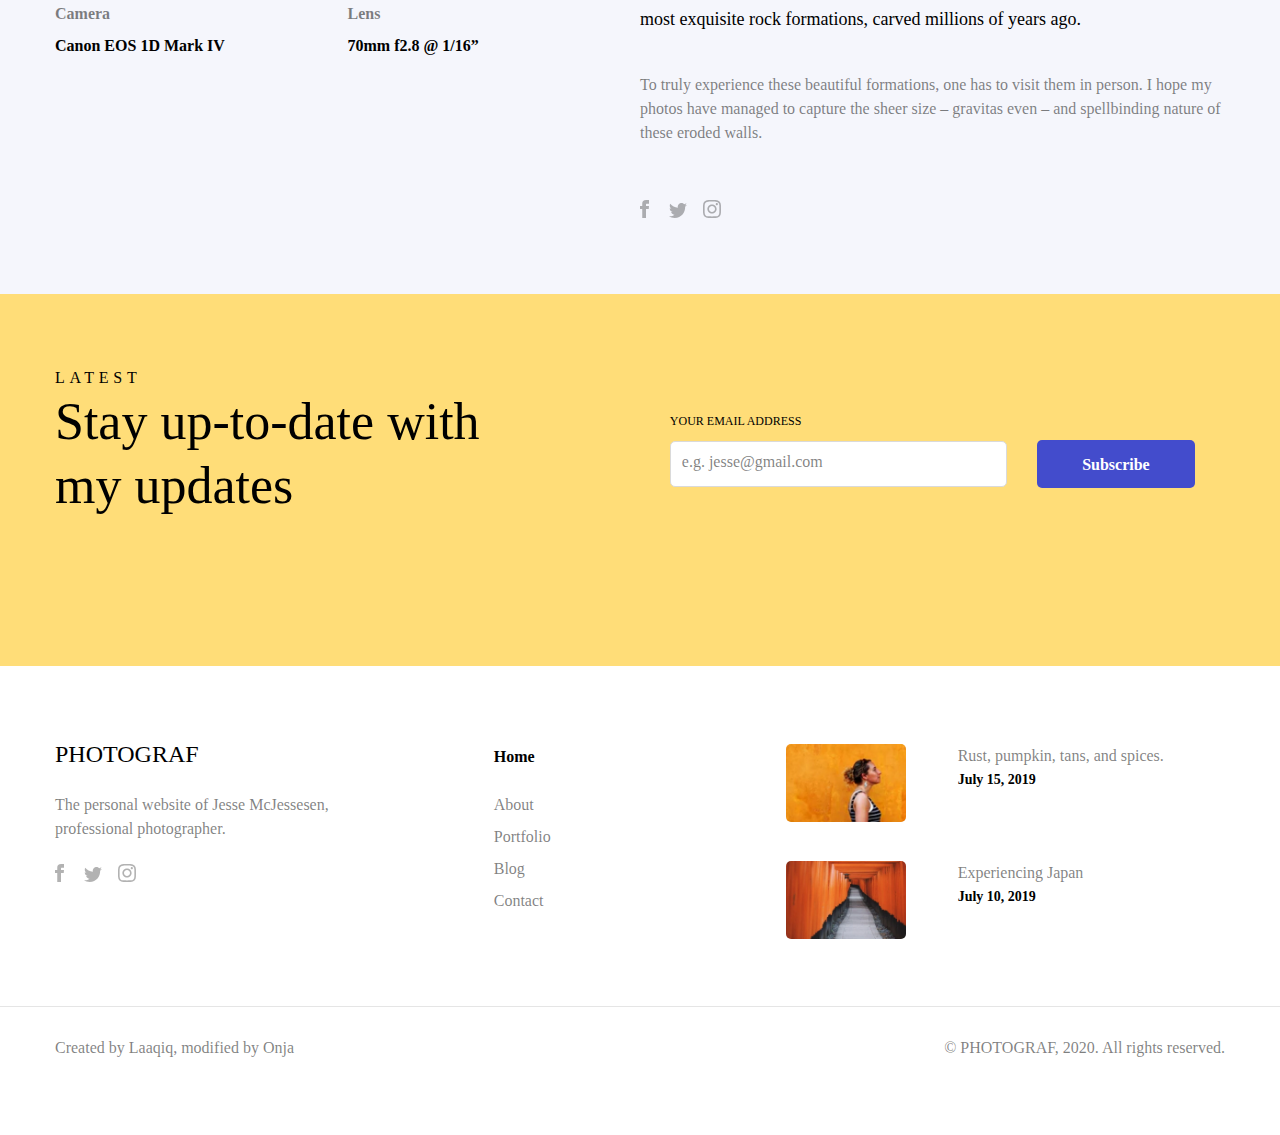
==== commit 17aba019: "Changing the image format into WebP" ====
--- a/webroot/index.html
+++ b/webroot/index.html
@@ -5,14 +5,11 @@
   <meta charset="UTF-8">
   <meta name="viewport" content="width=device-width, initial-scale=1.0">
   <link rel="stylesheet" href="css/index.css">
-  <!-- <link href="https://fonts.googleapis.com/css2?family=DM+Sans:wght@400;700&display=swap" rel="stylesheet">
-  <link href="https://fonts.googleapis.com/css2?family=DM+Sans:wght@400;700&family=DM+Serif+Display&display=swap"
-    rel="stylesheet"> -->
   <title>Portfolio detail</title>
 </head>
 
 <body>
-  <input type="checkbox" name="menu" id="menu">
+  <input type="checkbox" class="check" name="menu" id="menu">
   <header class="site_header">
     <label class="label_menu" for="menu">
       <span class="site_header--span">Menu</span>
@@ -22,6 +19,9 @@
         Photograf
       </h1>
       <nav class="site_header__navigation">
+        <h1 class="site_header__heading navigation_heading">
+          Photograf
+        </h1>
         <ul class="site_header__lists">
           <li class="site_header__list--items"> <a class="site_header__list--link" href="/about">About</a></li>
           <li class="site_header__list--items"> <a class="site_header__list--link" href="/portfolio">Portfolio</a></li>
@@ -43,19 +43,21 @@
           All my photographs try to capture that perspective, however subtle.
         </p>
         <figure class="images_sample">
-          <picture class="image_1">
-            <source media="(min-width: 1170px)" srcset="./images/rock_carvings_lg.jpg">
-            <img src="./images/rock_carvings_md.jpg" alt="Rock carvings image">
-          </picture>
+          <div class="show_images">
+            <picture class="image_1">
+              <source media="(min-width: 1170px)" srcset="./images/rock_carvings_lg.webp">
+              <img class="image_changes" src="./images/rock_carvings_md.webp" alt="Rock carvings image">
+            </picture>
+          </div>
           <ul class="images_container">
-            <li><img src="./images/rock_carvings_sm.jpg" alt="Rock carvings image"></li>
-            <li><img src="./images/stairs_sm.jpg" alt="Stairs"></li>
-            <li><img src="./images/ripples_sm.jpg" alt="Ripples"></li>
-            <li><img src="./images/dunes_sm.jpg" alt="dunes"></li>
-            <li><img src="./images/arches_sm.jpg" alt="arches"></li>
-            <li><img src="./images/car_sm.jpg" alt="car"></li>
-            <li><img src="./images/sunset_sm.jpg" alt="sunset"></li>
-            <li><img src="./images/canyon_sm.jpg" alt="cayon"></li>
+            <li><img class="image_onclick" src="./images/rock_carvings_sm.webp" alt="Rock carvings image"></li>
+            <li><img class="image_onclick" src="./images/stairs_sm.webp" alt="Stairs"></li>
+            <li><img class="image_onclick" src="./images/ripples_sm.webp" alt="Ripples"></li>
+            <li><img class="image_onclick" src="./images/dunes_sm.webp" alt="dunes"></li>
+            <li><img class="image_onclick" src="./images/arches_sm.webp" alt="arches"></li>
+            <li><img class="image_onclick" src="./images/car_sm.webp" alt="car"></li>
+            <li><img class="image_onclick" src="./images/sunset_sm.webp" alt="sunset"></li>
+            <li><img class="image_onclick" src="./images/canyon_sm.webp" alt="cayon"></li>
           </ul>
         </figure>
         <div class="masthead_information">
@@ -137,30 +139,28 @@
             <li class="footer__list--items"> <a class="footer__list--link" href="/contact">Contact</a></li>
           </ul>
         </div>
-        <!-- <div class="footer_images__container"> -->
-          <ul class="footer_images__lists">
-            <li class="footer_woman__images">
-              <picture>
-                <source media="(min-width: 1170px)" srcset="./images/woman_sm.jpg">
-                <img src="./images/woman_xs.jpg" alt="woman">
-              </picture>
-              <div class="photos">
-                <p class="image_name">Rust, pumpkin, tans, and spices.</p>
-                <p class="image_date">July 15, 2019</p>
-              </div>
-            </li>
-            <li class="footer_passage__images">
-              <picture>
-                <source media="(min-width: 1170px)" srcset="./images/passage_sm.jpg">
-                <img src="./images/passage_xs.jpg" alt="passage">
-              </picture>
-              <div class="photos">
-                <p class="image_name">Experiencing Japan</p>
-                <p class="image_date">July 10, 2019</p>
-              </div>
-            </li>
-          </ul>
-        <!-- </div> -->
+        <ul class="footer_images__lists">
+          <li class="footer_woman__images">
+            <picture>
+              <source media="(min-width: 1170px)" srcset="./images/woman_sm.webp">
+              <img src="./images/woman_xs.webp" alt="woman">
+            </picture>
+            <div class="photos">
+              <p class="image_name">Rust, pumpkin, tans, and spices.</p>
+              <p class="image_date">July 15, 2019</p>
+            </div>
+          </li>
+          <li class="footer_passage__images">
+            <picture>
+              <source media="(min-width: 1170px)" srcset="./images/passage_sm.webp">
+              <img src="./images/passage_xs.webp" alt="passage">
+            </picture>
+            <div class="photos">
+              <p class="image_name">Experiencing Japan</p>
+              <p class="image_date">July 10, 2019</p>
+            </div>
+          </li>
+        </ul>
       </div>
       <div class="footer_creater">
         <p class="footer_creater_modifier">Created by Laaqiq, modified by Onja</p>
@@ -168,6 +168,7 @@
       </div>
     </div>
   </footer>
+  <script src="./script.js"></script>
 </body>
 
 </html>--- a/webroot/css/index.css
+++ b/webroot/css/index.css
@@ -2,8 +2,8 @@
   font-family: 'DM Serif Display';
   font-style: normal;
   font-weight: 400;
-  font-size: 1.5rem;
-  line-height: 32px;
+  font-size: calc((var(--base-font-size) * 1.5));
+  line-height: calc((var(--base-line-height) + 8px));
   text-transform: uppercase;
   margin: 0; }
 
@@ -15,32 +15,44 @@
 .footer_creater_copyright, .active {
   font-family: 'DM Sans';
   font-style: normal;
-  font-size: 1rem;
-  line-height: 24px; }
+  font-size: var(--base-font-size);
+  line-height: var(--base-line-height); }
 
 .masthead-description, .information_description {
   font-family: 'DM Sans';
   font-style: normal;
   font-weight: 400;
-  font-size: calc(1rem + 2px);
-  line-height: 32px;
-  color: #000000; }
+  font-size: calc((var(--base-font-size) + 2px));
+  line-height: calc((var(--base-line-height) + 8px));
+  color: var(--sub-heading-color); }
+
+:root {
+  --body-background: rgba(67, 76, 204, 0.05);
+  --bg-heading-color: #FFFFFF;
+  --site-header-background: #434CCC;
+  --sub-heading-color: #000000;
+  --updates-background: #FFDD78;
+  --opacity-color: rgba(0, 0, 0, 0.5);
+  --base-font-size: 1rem;
+  --base-line-height: 24px;
+  --base-padding: 50px;
+  --base-margin: 16px; }
 
 @font-face {
   font-family: "DM Serif Display";
-  src: local("DM Serif Display Regular"), local("Dm-Serif-Display-Regular"), url("../fonts/dm-serif-display-regular.woff2") format("woff2"), url("../fonts/dm-serif-display-regular.woff") format("woff");
+  src: local("DM Serif Display Regular"), local("DM-Serif-Display-Regular"), url("../fonts/dm_serif_display_400.woff2") format("woff2"), url("../fonts/dm_serif_display_400.woff") format("woff");
   font-style: "normal";
   font-weight: 400; }
 
 @font-face {
   font-family: "DM Sans";
-  src: local("DM Sans Bold"), local("DM-Sans-Bold"), url("../fonts/dm-sans-bold.woff2") format("woff2"), url("../fonts/dm-sans-bold.woff") format("woff");
+  src: local("DM Sans Bold"), local("DM-Sans-Bold"), url("../fonts/dm_sans_700.woff2") format("woff2"), url("../fonts/dm_sans_700.woff") format("woff");
   font-style: "normal";
   font-weight: 700; }
 
 @font-face {
   font-family: "DM Sans";
-  src: local("DM Sans Regular"), local("DM-Sans-Regular"), url("../fonts/dm-sans-regular.woff2") format("woff2"), url("../fonts/dm-sans-regular.woff") format("woff");
+  src: local("DM Sans Regular"), local("DM-Sans-Regular"), url("../fonts/dm_sans_400.woff2") format("woff2"), url("../fonts/dm_sans_400.woff") format("woff");
   font-style: "normal";
   font-weight: 400; }
 
@@ -48,8 +60,8 @@
   font-family: 'DM Serif Display';
   font-style: normal;
   font-weight: 400;
-  font-size: 1.5rem;
-  line-height: 32px;
+  font-size: calc((var(--base-font-size) * 1.5));
+  line-height: calc((var(--base-line-height) + 8px));
   text-transform: uppercase;
   margin: 0; }
 
@@ -61,29 +73,41 @@
 .footer_creater_copyright, .active {
   font-family: 'DM Sans';
   font-style: normal;
-  font-size: 1rem;
-  line-height: 24px; }
+  font-size: var(--base-font-size);
+  line-height: var(--base-line-height); }
 
 .masthead-description, .information_description {
   font-family: 'DM Sans';
   font-style: normal;
   font-weight: 400;
-  font-size: calc(1rem + 2px);
-  line-height: 32px;
-  color: #000000; }
+  font-size: calc((var(--base-font-size) + 2px));
+  line-height: calc((var(--base-line-height) + 8px));
+  color: var(--sub-heading-color); }
+
+:root {
+  --body-background: rgba(67, 76, 204, 0.05);
+  --bg-heading-color: #FFFFFF;
+  --site-header-background: #434CCC;
+  --sub-heading-color: #000000;
+  --updates-background: #FFDD78;
+  --opacity-color: rgba(0, 0, 0, 0.5);
+  --base-font-size: 1rem;
+  --base-line-height: 24px;
+  --base-padding: 50px;
+  --base-margin: 16px; }
 
 html {
   font-family: "DM Sans", Arial, Helvetica, sans-serif;
-  font-size: 1rem; }
+  font-size: var(--base-font-size); }
 
 body {
-  background-color: rgba(67, 76, 204, 0.05);
+  background-color: var(--body-background);
   margin: 0;
   padding: 0; }
 
 .container {
-  margin-inline-start: 14px;
-  margin-inline-end: 15px; }
+  margin-left: calc((var(--base-margin) - 2px));
+  margin-right: calc((var(--base-margin) - 1px)); }
 
 figure,
 p {
@@ -100,16 +124,16 @@
 
 @media (min-width: 1200px) {
   .container {
-    margin-inline-end: auto;
-    margin-inline-start: auto;
+    margin-left: auto;
+    margin-right: auto;
     max-width: 1170px; } }
 
 .footer_heading {
   font-family: 'DM Serif Display';
   font-style: normal;
   font-weight: 400;
-  font-size: 1.5rem;
-  line-height: 32px;
+  font-size: calc((var(--base-font-size) * 1.5));
+  line-height: calc((var(--base-line-height) + 8px));
   text-transform: uppercase;
   margin: 0; }
 
@@ -121,36 +145,48 @@
 .footer_creater_copyright, .active {
   font-family: 'DM Sans';
   font-style: normal;
-  font-size: 1rem;
-  line-height: 24px; }
+  font-size: var(--base-font-size);
+  line-height: var(--base-line-height); }
 
 .masthead-description, .information_description {
   font-family: 'DM Sans';
   font-style: normal;
   font-weight: 400;
-  font-size: calc(1rem + 2px);
-  line-height: 32px;
-  color: #000000; }
+  font-size: calc((var(--base-font-size) + 2px));
+  line-height: calc((var(--base-line-height) + 8px));
+  color: var(--sub-heading-color); }
+
+:root {
+  --body-background: rgba(67, 76, 204, 0.05);
+  --bg-heading-color: #FFFFFF;
+  --site-header-background: #434CCC;
+  --sub-heading-color: #000000;
+  --updates-background: #FFDD78;
+  --opacity-color: rgba(0, 0, 0, 0.5);
+  --base-font-size: 1rem;
+  --base-line-height: 24px;
+  --base-padding: 50px;
+  --base-margin: 16px; }
 
 .site_header {
-  background-color: #434CCC;
+  background-color: var(--site-header-background);
   position: relative;
   width: 100%;
   top: 0;
   left: 0;
   right: 0;
-  padding-block-start: 16px;
-  padding-block-end: 16px; }
+  padding-top: calc(var(--base-padding) - 34px);
+  padding-bottom: calc(var(--base-padding) - 34px); }
 
 .site_header__heading {
   font-family: 'DM Serif Display';
   font-style: normal;
   font-weight: 400;
-  font-size: 1.5rem;
-  line-height: 32px;
+  font-size: calc((var(--base-font-size) * 1.5));
+  line-height: calc((var(--base-line-height) + 8px));
   text-transform: uppercase;
   margin: 0;
-  color: #FFFFFF; }
+  color: var(--bg-heading-color); }
 
 input[type="checkbox"] {
   position: absolute;
@@ -168,12 +204,12 @@
   height: 14px;
   background-image: url("../images/icon_menu.svg");
   background-repeat: no-repeat;
-  background-size: 1rem;
+  background-size: var(--base-font-size);
   top: 40%;
   left: 92%; }
 
 .site_header__navigation {
-  padding: 2rem;
+  padding: calc(var(--base-padding) - 18px);
   background-color: lightslategray;
   position: absolute;
   z-index: 2;
@@ -203,25 +239,26 @@
   flex-direction: column;
   justify-content: space-between; }
   .site_header__lists .site_header__list--items + .site_header__list--items {
-    padding-block-start: 1rem; }
+    padding-top: calc(var(--base-padding) - 34px); }
 
 .site_header__lists .site_header__list--items .site_header__list--link {
   font-weight: 700;
-  color: #FFFFFF; }
+  color: var(--bg-heading-color); }
 
 .site_header__lists .site_header__list--items .active,
 .site_header__lists .site_header__list--link:hover {
-  color: black;
-  opacity: 0.5; }
+  color: var(--opacity-color); }
 
 @media (min-width: 1200px) {
   .site_header__heading {
     font-family: 'DM Serif Display';
     font-style: normal;
     font-weight: 400;
-    font-size: 2.5rem;
-    line-height: 48px;
-    color: #FFFFFF; }
+    font-size: calc((var(--base-font-size) * 2.5));
+    line-height: calc((var(--base-line-height) * 2));
+    color: var(--sub-heading-color);
+    margin: 0;
+    color: var(--bg-heading-color); }
   .site_header__container {
     display: flex;
     flex-direction: row;
@@ -241,16 +278,15 @@
     transition: none;
     align-self: center; }
   .site_header__lists .site_header__list--items .active {
-    color: #ffffff;
+    color: var(--bg-heading-color);
     opacity: 1; }
   .site_header__lists .site_header__list--items .active:hover {
-    color: black;
-    opacity: 0.5; }
+    color: var(--opacity-color); }
   .site_header__lists {
     flex-direction: row; }
     .site_header__lists .site_header__list--items + .site_header__list--items {
-      padding-block-start: 0px;
-      margin-inline-start: 64px; }
+      padding-top: 0px;
+      margin-left: calc(var(--base-margin) * 4); }
   .label_menu {
     display: none; } }
 
@@ -258,8 +294,8 @@
   font-family: 'DM Serif Display';
   font-style: normal;
   font-weight: 400;
-  font-size: 1.5rem;
-  line-height: 32px;
+  font-size: calc((var(--base-font-size) * 1.5));
+  line-height: calc((var(--base-line-height) + 8px));
   text-transform: uppercase;
   margin: 0; }
 
@@ -271,20 +307,32 @@
 .footer_creater_copyright, .active {
   font-family: 'DM Sans';
   font-style: normal;
-  font-size: 1rem;
-  line-height: 24px; }
+  font-size: var(--base-font-size);
+  line-height: var(--base-line-height); }
 
 .masthead-description, .information_description {
   font-family: 'DM Sans';
   font-style: normal;
   font-weight: 400;
-  font-size: calc(1rem + 2px);
-  line-height: 32px;
-  color: #000000; }
+  font-size: calc((var(--base-font-size) + 2px));
+  line-height: calc((var(--base-line-height) + 8px));
+  color: var(--sub-heading-color); }
+
+:root {
+  --body-background: rgba(67, 76, 204, 0.05);
+  --bg-heading-color: #FFFFFF;
+  --site-header-background: #434CCC;
+  --sub-heading-color: #000000;
+  --updates-background: #FFDD78;
+  --opacity-color: rgba(0, 0, 0, 0.5);
+  --base-font-size: 1rem;
+  --base-line-height: 24px;
+  --base-padding: 50px;
+  --base-margin: 16px; }
 
 .masthead {
-  padding-block-start: 31px;
-  padding-block-end: 105px; }
+  padding-top: 31px calc(var(--base-padding) - 19px);
+  padding-bottom: 105px calc((var(--base-padding) * 2) + 5px); }
 
 .previous a {
   font-weight: 400;
@@ -295,24 +343,24 @@
   background-image: url("../images/icon_arrow_left.svg");
   background-repeat: no-repeat;
   background-position: left center;
-  background-size: 1rem;
-  padding-inline-start: 1rem;
-  padding-inline-end: 1rem; }
+  background-size: var(--base-margin);
+  padding-left: calc(var(--base-padding) - 34px);
+  padding-right: calc(var(--base-padding) - 34px); }
 
 .masthead_heading {
   font-family: 'DM Serif Display';
   font-style: normal;
   font-weight: 400;
-  font-size: 3.25rem;
-  line-height: 64px;
-  color: #000000;
+  font-size: calc((var(--base-font-size) * 3.25));
+  line-height: calc((var(--base-line-height) * 2) + 16px);
+  color: var(--sub-heading-color);
   margin: 0;
-  padding-block-start: 69px;
-  padding-block-end: 65px; }
+  padding-top: calc(var(--base-padding) + 19px);
+  padding-bottom: calc(var(--base-padding) + 15px); }
 
 .images_sample {
-  padding-block-start: 82px;
-  padding-block-end: 92px; }
+  padding-top: calc(var(--base-padding) + 32px);
+  padding-bottom: calc(var(--base-padding) + 42px); }
 
 .images_container li:nth-child(4),
 .images_container li:nth-child(5),
@@ -363,25 +411,25 @@
   font-weight: 700; }
 
 .masthead_list__items--categorie {
-  color: rgba(0, 0, 0, 0.5);
+  color: var(--opacity-color);
   margin: 0;
-  padding-block-end: 8px; }
+  padding-bottom: 8px; }
 
 .masthead_list__items--result {
-  color: #000000; }
+  color: var(--sub-heading-color); }
 
 @media (min-width: 1200px) {
   .masthead_heading {
-    font-size: 4.5rem;
-    line-height: 80px;
+    font-size: calc((var(--base-font-size) * 4.5));
+    line-height: calc((var(--base-line-height) * 3 ) + 8px);
     max-width: 50%;
-    padding-block-start: 38px;
-    padding-block-end: 61px; }
+    padding-top: calc(var(--base-padding) - 12px);
+    padding-bottom: calc(var(--base-padding) + 11px); }
   .masthead {
-    padding-block-start: 49px;
-    padding-block-end: 76px; }
+    padding-top: calc(var(--base-padding) - 1px);
+    padding-bottom: calc(var(--base-padding) + 26px); }
   .masthead_information {
-    padding-block-start: 104px;
+    padding-top: calc((var(--base-padding) * 2) + 4px);
     display: grid;
     grid-template-columns: repeat(8, 1fr);
     grid-template-rows: repeat(6, 1fr); }
@@ -395,8 +443,8 @@
     grid-column: 5 / 9;
     grid-row: 1 / 7; }
   .images_sample {
-    padding-block-end: 0px;
-    padding-block-start: 69px; }
+    padding-bottom: 0px;
+    padding-top: calc(var(--base-padding) + 19px); }
   .images_container {
     display: grid;
     grid-template-columns: repeat(8, 1fr);
@@ -431,8 +479,8 @@
   font-family: 'DM Serif Display';
   font-style: normal;
   font-weight: 400;
-  font-size: 1.5rem;
-  line-height: 32px;
+  font-size: calc((var(--base-font-size) * 1.5));
+  line-height: calc((var(--base-line-height) + 8px));
   text-transform: uppercase;
   margin: 0; }
 
@@ -444,57 +492,69 @@
 .footer_creater_copyright, .active {
   font-family: 'DM Sans';
   font-style: normal;
-  font-size: 1rem;
-  line-height: 24px; }
+  font-size: var(--base-font-size);
+  line-height: var(--base-line-height); }
 
 .masthead-description, .information_description {
   font-family: 'DM Sans';
   font-style: normal;
   font-weight: 400;
-  font-size: calc(1rem + 2px);
-  line-height: 32px;
-  color: #000000; }
+  font-size: calc((var(--base-font-size) + 2px));
+  line-height: calc((var(--base-line-height) + 8px));
+  color: var(--sub-heading-color); }
+
+:root {
+  --body-background: rgba(67, 76, 204, 0.05);
+  --bg-heading-color: #FFFFFF;
+  --site-header-background: #434CCC;
+  --sub-heading-color: #000000;
+  --updates-background: #FFDD78;
+  --opacity-color: rgba(0, 0, 0, 0.5);
+  --base-font-size: 1rem;
+  --base-line-height: 24px;
+  --base-padding: 50px;
+  --base-margin: 16px; }
 
 .information {
-  padding-block-start: 75px; }
+  padding-top: calc(var(--base-padding) + 25px); }
 
 .information_heading {
   font-family: 'DM Serif Display';
   font-style: normal;
   font-weight: 400;
-  font-size: 2.5rem;
-  line-height: 48px;
-  color: #000000;
+  font-size: calc((var(--base-font-size) * 2.5));
+  line-height: calc((var(--base-line-height) * 2));
+  color: var(--sub-heading-color);
   margin: 0;
   margin: 0;
-  padding-block-end: 31px; }
+  padding-bottom: calc(var(--base-padding) - 19px); }
 
 .information_recommendation {
   font-weight: 400;
   color: rgba(0, 0, 0, 0.5);
-  padding-block-start: 32px;
-  padding-block-end: 31px; }
+  padding-top: calc(var(--base-padding) - 18px);
+  padding-bottom: calc(var(--base-padding) - 19px); }
 
 @media (min-width: 1200px) {
   .information {
-    padding-block-start: 0px; }
+    padding-top: 0px; }
   .information_heading {
     font-family: 'DM Serif Display';
     font-style: normal;
     font-weight: 400;
-    font-size: 3.25rem;
-    line-height: 64px;
-    color: #000000;
-    padding-block-end: 29px;
-    margin-block-start: -16px; }
+    font-size: calc((var(--base-font-size) * 3.25));
+    line-height: calc((var(--base-line-height) * 2) + 16px);
+    color: var(--sub-heading-color);
+    padding-bottom: calc(var(--base-padding) - 21px);
+    margin-top: -16px; }
   .information_recommendation {
-    padding-block-start: 38px;
-    padding-block-end: 55px; } }
+    padding-top: calc(var(--base-padding) - 12px);
+    padding-bottom: calc(var(--base-padding) + 5px); } }
 
 .social_links {
   display: flex;
   flex-direction: row;
-  margin-inline-start: -0.5rem; }
+  margin-left: -0.5rem; }
 
 .icon {
   background-repeat: no-repeat;
@@ -502,7 +562,7 @@
   width: 1.5rem;
   display: block;
   text-indent: -999px;
-  margin-inline-end: 10px; }
+  margin-right: 10px; }
 
 .icon_facebook {
   background-image: url("../images/icon_facebook.svg"); }
@@ -526,8 +586,8 @@
   font-family: 'DM Serif Display';
   font-style: normal;
   font-weight: 400;
-  font-size: 1.5rem;
-  line-height: 32px;
+  font-size: calc((var(--base-font-size) * 1.5));
+  line-height: calc((var(--base-line-height) + 8px));
   text-transform: uppercase;
   margin: 0; }
 
@@ -539,21 +599,33 @@
 .footer_creater_copyright, .active {
   font-family: 'DM Sans';
   font-style: normal;
-  font-size: 1rem;
-  line-height: 24px; }
+  font-size: var(--base-font-size);
+  line-height: var(--base-line-height); }
 
 .masthead-description, .information_description {
   font-family: 'DM Sans';
   font-style: normal;
   font-weight: 400;
-  font-size: calc(1rem + 2px);
-  line-height: 32px;
-  color: #000000; }
+  font-size: calc((var(--base-font-size) + 2px));
+  line-height: calc((var(--base-line-height) + 8px));
+  color: var(--sub-heading-color); }
+
+:root {
+  --body-background: rgba(67, 76, 204, 0.05);
+  --bg-heading-color: #FFFFFF;
+  --site-header-background: #434CCC;
+  --sub-heading-color: #000000;
+  --updates-background: #FFDD78;
+  --opacity-color: rgba(0, 0, 0, 0.5);
+  --base-font-size: 1rem;
+  --base-line-height: 24px;
+  --base-padding: 50px;
+  --base-margin: 16px; }
 
 .updates {
   background-color: #FFDD78;
-  padding-block-start: 63px;
-  padding-block-end: 54px; }
+  padding-top: calc(var(--base-padding) + 13px);
+  padding-bottom: calc(var(--base-padding) + 4px); }
 
 .updates_categorie {
   letter-spacing: 0.3em;
@@ -563,39 +635,39 @@
   font-family: 'DM Serif Display';
   font-style: normal;
   font-weight: 400;
-  font-size: 2.5rem;
-  line-height: 48px;
-  color: #000000;
+  font-size: calc((var(--base-font-size) * 2.5));
+  line-height: calc((var(--base-line-height) * 2));
+  color: var(--sub-heading-color);
   margin: 0;
-  padding-top: 19px;
-  padding-bottom: 44px; }
+  padding-top: calc(var(--base-padding) -31px);
+  padding-bottom: calc(var(--base-padding) - 6px); }
 
 .updates_label {
   font-family: 'DM Sans';
   font-style: normal;
-  font-weight: bold;
-  font-size: 12px;
-  line-height: 16px;
+  font-weight: 400;
+  font-size: 0.75rem;
+  line-height: 16px calc(var(--base-line-height) - 8px);
   text-transform: uppercase;
-  color: #000000; }
+  color: var(--sub-heading-color); }
 
 .updates_submit {
   background: #434CCC;
   border-radius: 5px;
-  font-weight: bold;
+  font-weight: 700;
   text-align: center;
-  color: #FFFFFF;
+  color: var(--bg-heading-color);
   border: none;
   padding: 13px 45.5px 11px 45.5px; }
 
 #subscribe_email {
-  background: #FFFFFF;
+  background: var(--bg-heading-color);
   border: 1px solid #DADADA;
   box-sizing: border-box;
   border-radius: 5px;
   width: 100%;
-  margin-top: 12px;
-  margin-bottom: 16px;
+  margin-top: calc(var(--base-margin) - 4px);
+  margin-bottom: var(--base-margin);
   padding: 13px 11px 16px; }
 
 #subscribe_email::placeholder {
@@ -603,15 +675,15 @@
 
 @media (min-width: 1200px) {
   .updates {
-    padding-block-start: 72px;
-    padding-block-end: 104px; }
+    padding-top: calc(var(--base-padding) + 22px);
+    padding-bottom: calc((var(--base-padding) * 2) + 4px); }
   .updates_heading {
     font-family: 'DM Serif Display';
     font-style: normal;
     font-weight: 400;
-    font-size: 3.25rem;
-    line-height: 64px;
-    color: #000000; }
+    font-size: calc((var(--base-font-size) * 3.25));
+    line-height: calc((var(--base-line-height) * 2) + 16px);
+    color: var(--sub-heading-color); }
   .updates_container {
     display: grid;
     grid-template-columns: repeat(8, 1fr); }
@@ -624,15 +696,15 @@
     justify-content: space-evenly;
     align-items: center; }
   #subscribe_email {
-    margin-top: 12px;
-    margin-block-end: 30px; } }
+    margin-top: calc(var(--base-margin) - 4px);
+    margin-bottom: calc(var(--base-margin) + 14px); } }
 
 .footer_heading {
   font-family: 'DM Serif Display';
   font-style: normal;
   font-weight: 400;
-  font-size: 1.5rem;
-  line-height: 32px;
+  font-size: calc((var(--base-font-size) * 1.5));
+  line-height: calc((var(--base-line-height) + 8px));
   text-transform: uppercase;
   margin: 0; }
 
@@ -644,20 +716,32 @@
 .footer_creater_copyright, .active {
   font-family: 'DM Sans';
   font-style: normal;
-  font-size: 1rem;
-  line-height: 24px; }
+  font-size: var(--base-font-size);
+  line-height: var(--base-line-height); }
 
 .masthead-description, .information_description {
   font-family: 'DM Sans';
   font-style: normal;
   font-weight: 400;
-  font-size: calc(1rem + 2px);
-  line-height: 32px;
-  color: #000000; }
+  font-size: calc((var(--base-font-size) + 2px));
+  line-height: calc((var(--base-line-height) + 8px));
+  color: var(--sub-heading-color); }
+
+:root {
+  --body-background: rgba(67, 76, 204, 0.05);
+  --bg-heading-color: #FFFFFF;
+  --site-header-background: #434CCC;
+  --sub-heading-color: #000000;
+  --updates-background: #FFDD78;
+  --opacity-color: rgba(0, 0, 0, 0.5);
+  --base-font-size: 1rem;
+  --base-line-height: 24px;
+  --base-padding: 50px;
+  --base-margin: 16px; }
 
 .footer {
   position: relative;
-  background-color: #FFFFFF; }
+  background-color: var(--bg-heading-color); }
 
 .footer::after {
   content: '';
@@ -668,11 +752,11 @@
   right: 0%;
   top: 88%;
   bottom: 0%;
-  background: #000000;
+  background: var(--sub-heading-color);
   opacity: 0.1; }
 
 .footer_heading {
-  color: #000000; }
+  color: var(--sub-heading-color); }
 
 .footer_presentation,
 .footer__list--link,
@@ -680,18 +764,18 @@
 .footer_creater_modifier,
 .footer_creater_copyright {
   font-weight: 400;
-  color: rgba(0, 0, 0, 0.5); }
+  color: var(--opacity-color); }
 
 .active {
   font-weight: 700;
-  color: #000000; }
+  color: var(--sub-heading-color); }
 
 .footer__list--link:hover {
-  color: #000000;
+  color: var(--sub-heading-color);
   font-weight: 700; }
 
 .footer_list--items-active {
-  padding-bottom: 16px; }
+  padding-bottom: calc(var(--base-padding) - 34px); }
 
 .footer__lists li + li {
   padding-top: 8px; }
@@ -700,21 +784,17 @@
   font-family: 'DM Sans';
   font-style: normal;
   font-weight: 700;
-  font-size: 0.75rem;
-  color: #000000;
-  line-height: 24px; }
+  font-size: calc((var(--base-font-size) - 2px));
+  line-height: var(--base-line-height);
+  color: var(--sub-heading-color); }
 
 .footer_presentation {
-  padding-top: 23px;
-  padding-bottom: 23px; }
+  padding-top: calc(var(--base-padding) - 27px);
+  padding-bottom: calc(var(--base-padding) - 27px); }
 
 .footer_personal__info {
-  padding-top: 76px;
-  padding-bottom: 79px; }
-
-.footer_images__container {
-  padding-top: 78px;
-  padding-bottom: 70px; }
+  padding-top: calc(var(--base-padding) + 26px);
+  padding-bottom: calc(var(--base-padding) + 29px); }
 
 .footer_woman__images,
 .footer_passage__images {
@@ -729,8 +809,8 @@
   border-radius: 5px; }
 
 .footer_images__lists {
-  padding-top: 78px;
-  padding-bottom: 70px;
+  padding-top: calc(var(--base-padding) + 28px);
+  padding-bottom: calc(var(--base-padding) + 20px);
   display: grid;
   grid-template-columns: repeat(2, 1fr);
   width: 100%;
@@ -743,8 +823,8 @@
   grid-column: 1 / 3; }
 
 .footer_creater {
-  padding-top: 27px;
-  padding-bottom: 29px; }
+  padding-top: calc(var(--base-padding) - 23px);
+  padding-bottom: calc(var(--base-padding) - 21px); }
   .footer_creater p + p {
     padding-top: 8px; }
 
@@ -753,7 +833,7 @@
     display: flex;
     flex-direction: row;
     justify-content: space-between;
-    padding-bottom: 75px; }
+    padding-bottom: calc(var(--base-padding) + 25px); }
     .footer_creater p + p {
       padding-top: 0px; }
   .footer::after {
@@ -762,20 +842,19 @@
     display: grid;
     grid-template-columns: repeat(8, 1fr); }
   .footer_personal__info {
-    padding-top: 72px;
+    padding-top: calc(var(--base-padding) + 22px);
     grid-column: 1 / 3; }
   .footer_lists__container {
-    padding-top: 79px;
+    padding-top: calc(var(--base-padding) + 29px);
     grid-column: 4 / 5; }
   .footer_images__lists {
-    padding-top: 78px;
+    padding-top: calc(var(--base-padding) + 28px);
     grid-column: 6 / 9;
     row-gap: 39px; }
   .footer_images__lists li picture img {
-    width: calc(100% - 100px);
-    height: calc(50vh - 100px); }
+    width: calc(100% - 100px); }
   .footer_woman__images,
   .footer_passage__images {
     column-gap: unset; }
   .footer_images__lists li .photos {
-    margin-inline-start: -3rem; } }
+    margin-left: -3rem; } }
